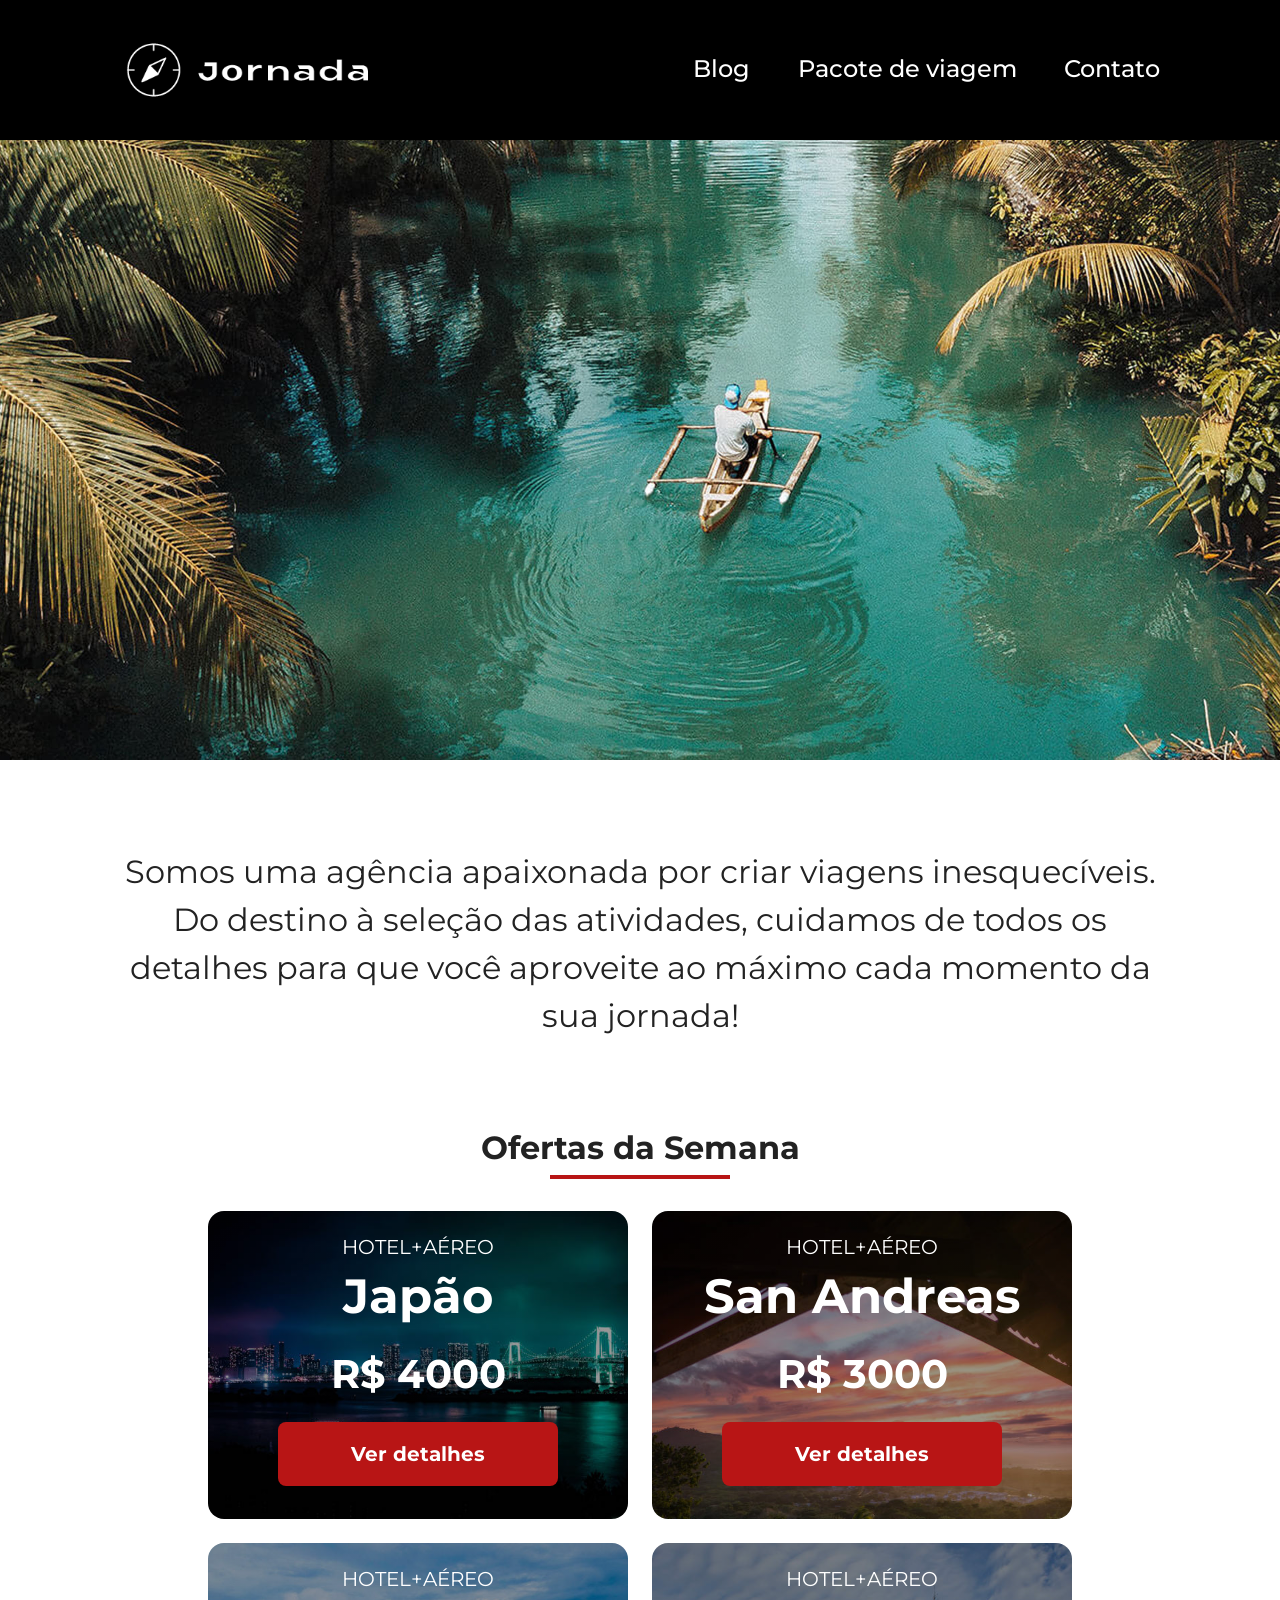
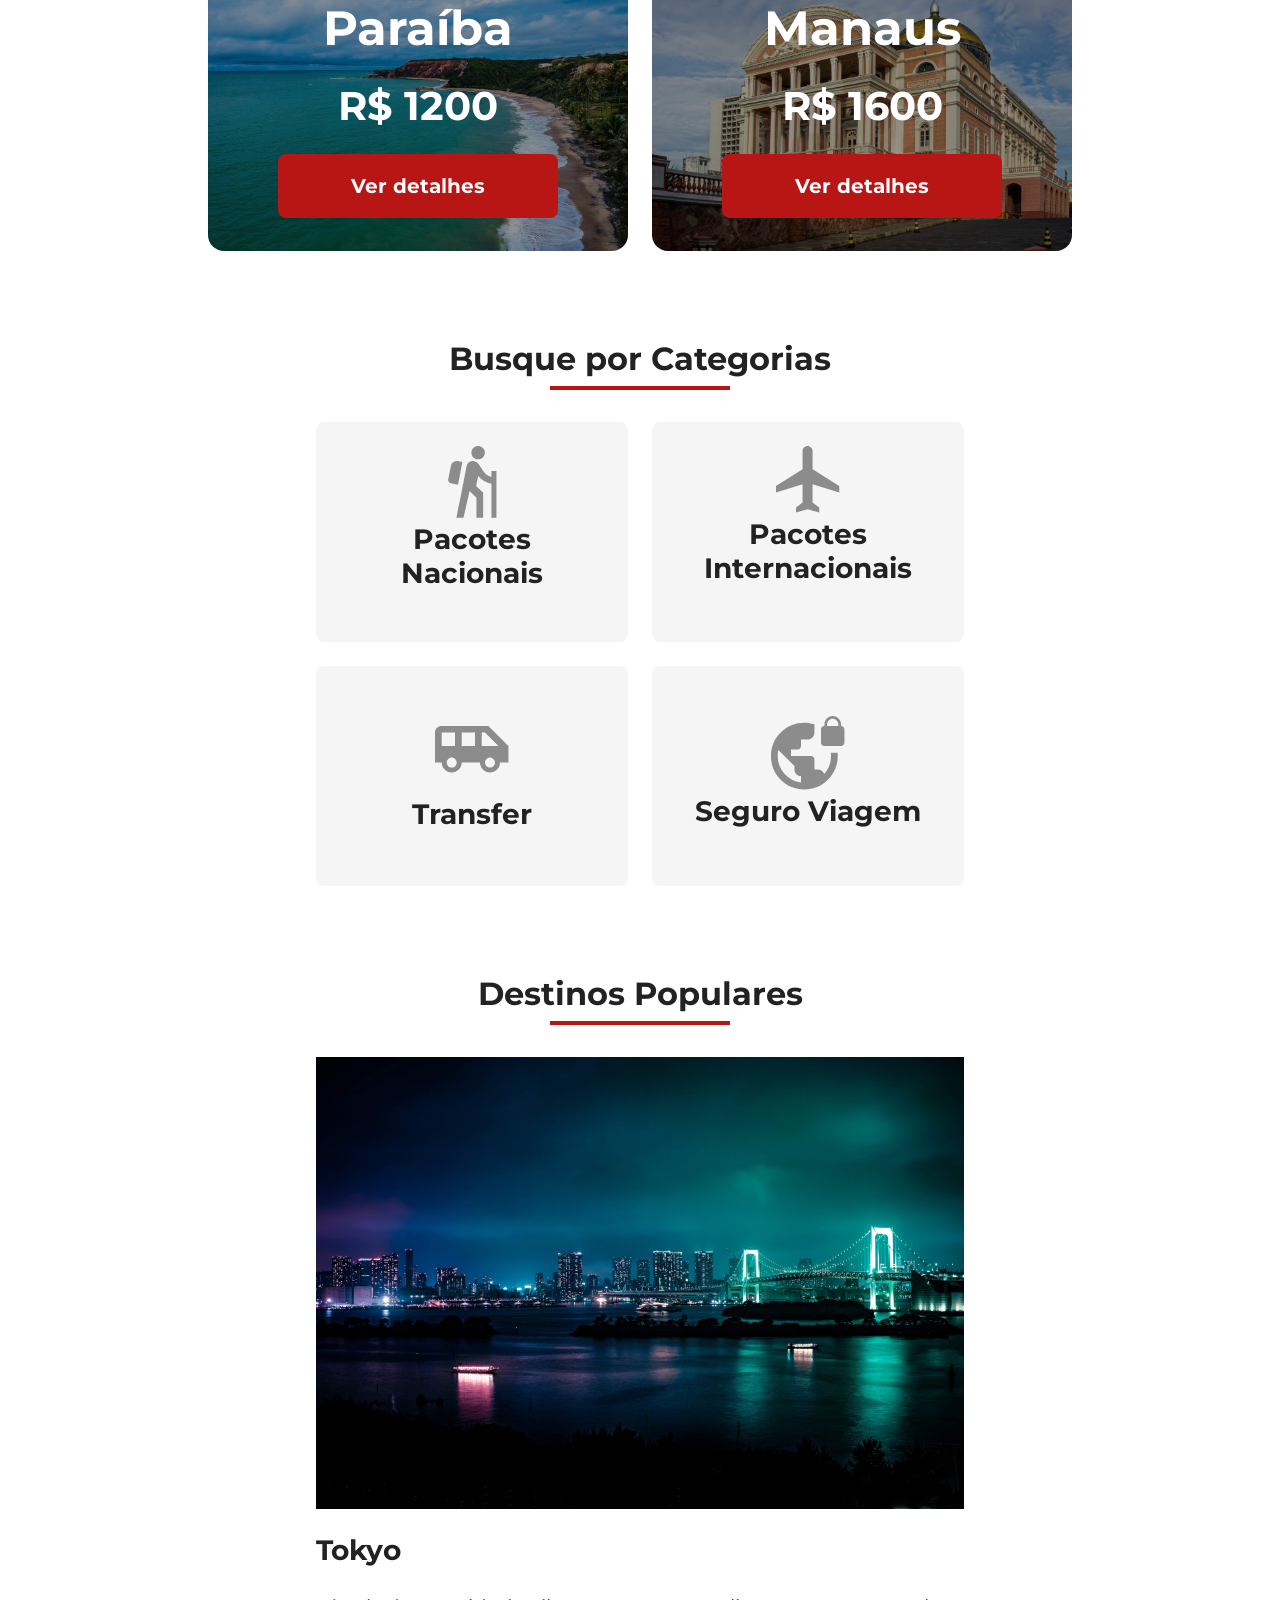
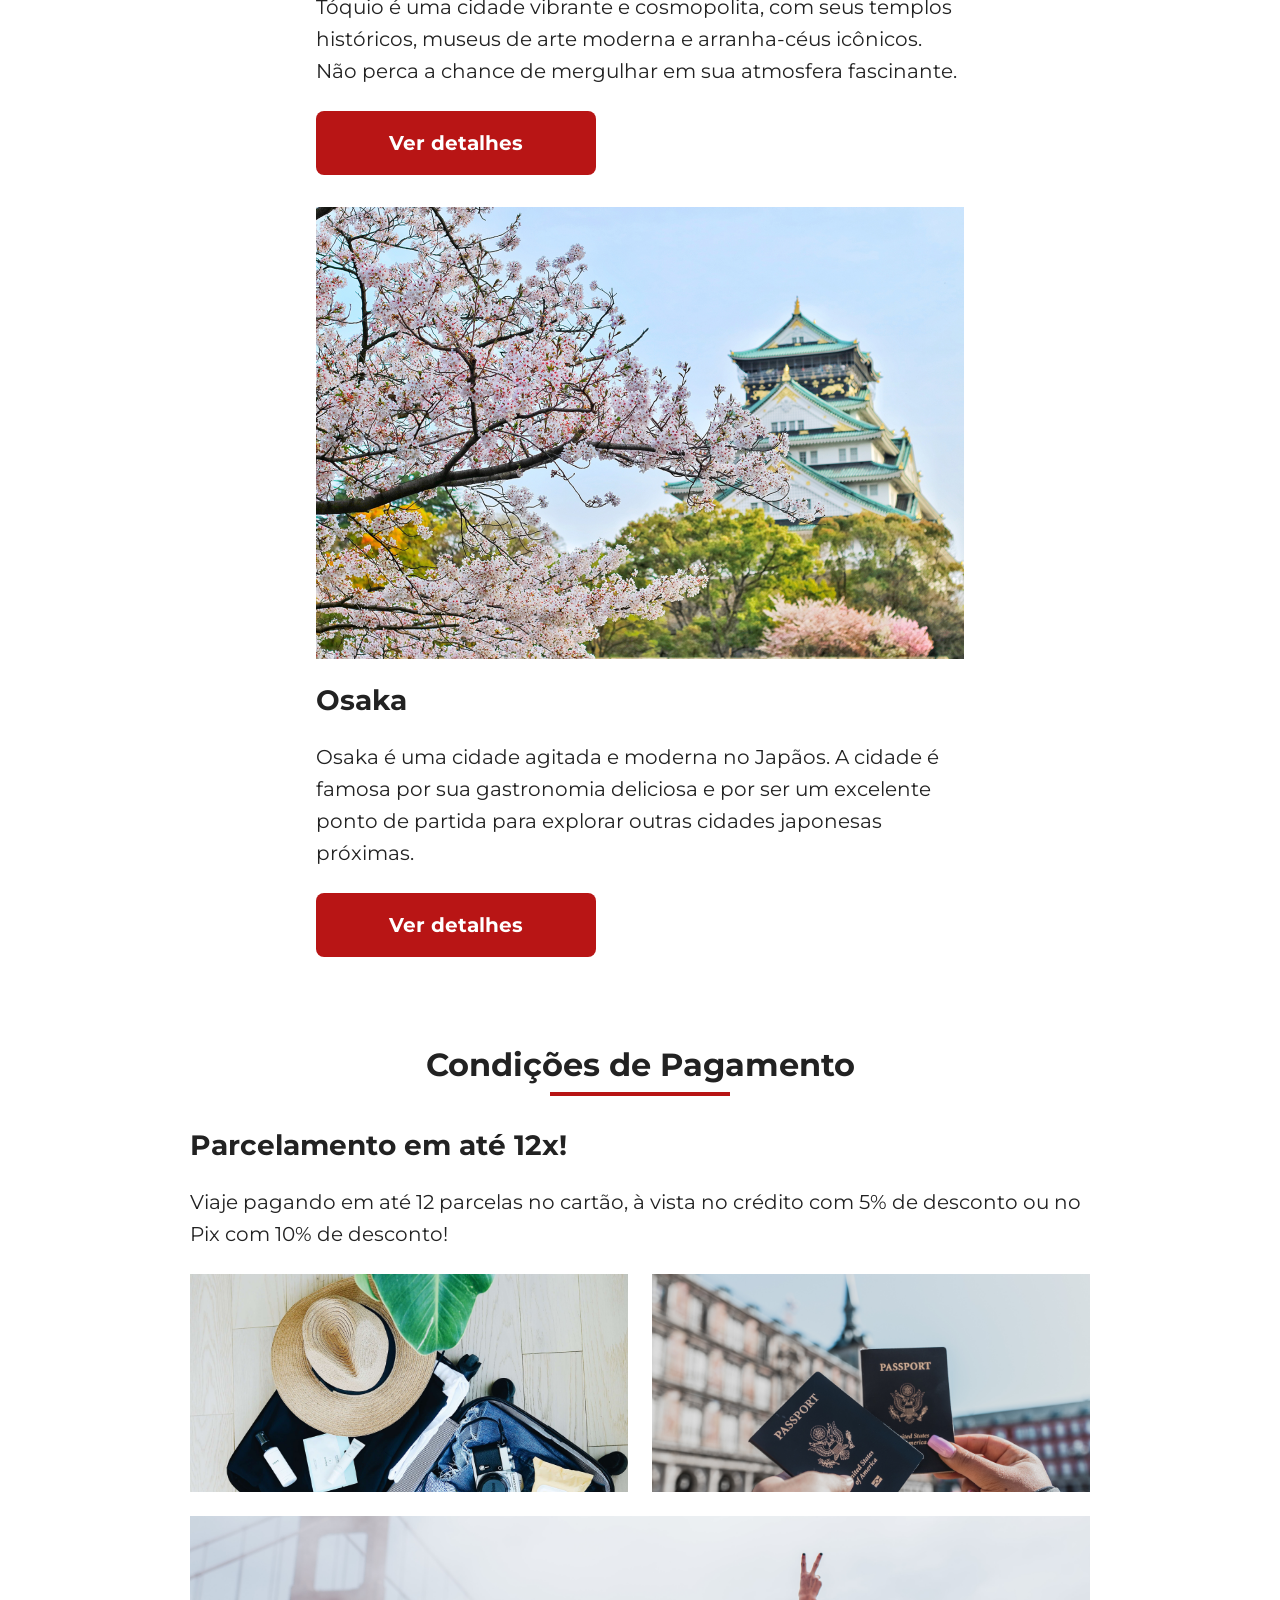
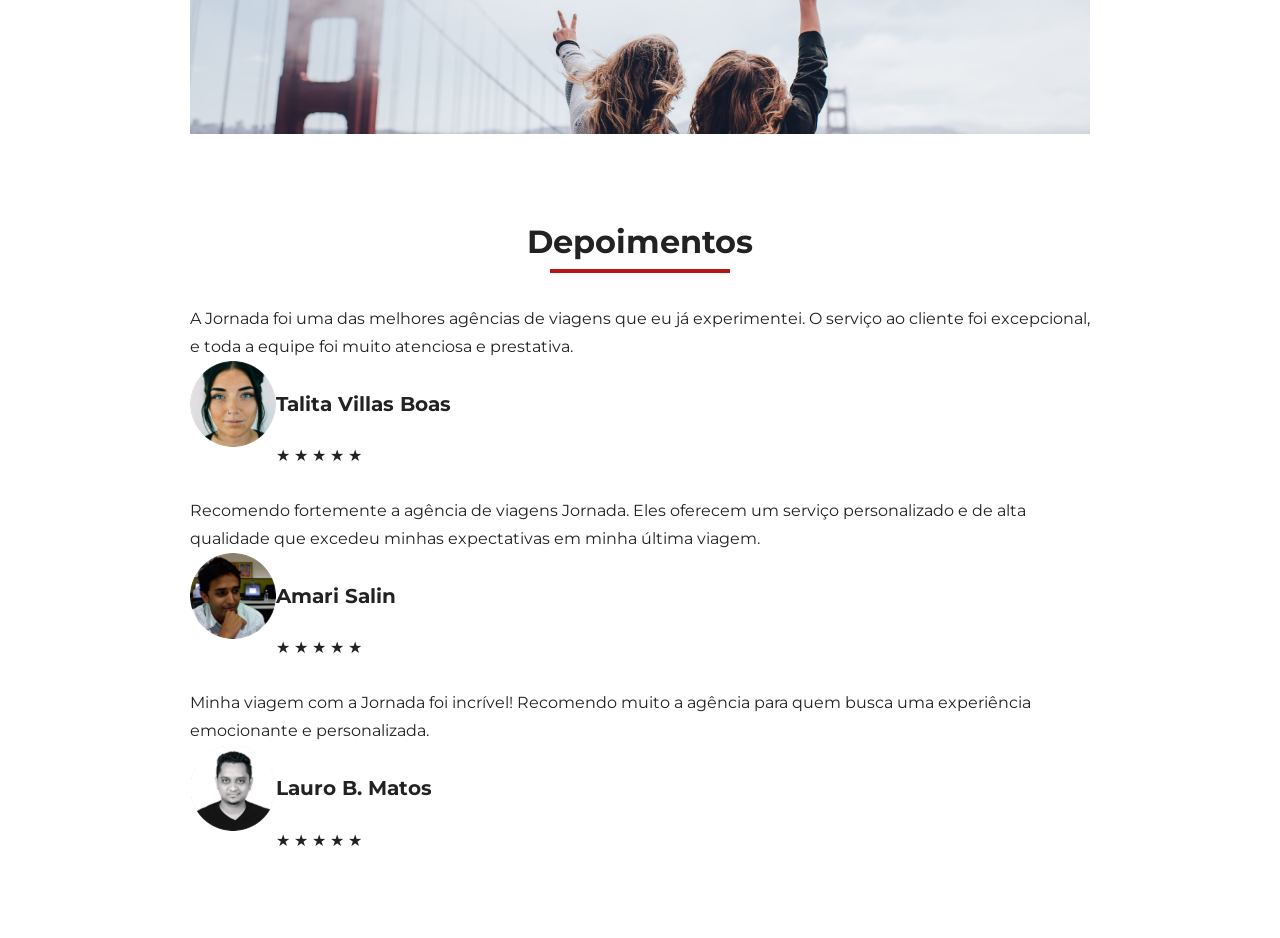
==== index.html @ 4793276c "Adiciona section testimonials.css" ====
<!doctype html>
<html lang="pt-BR">
  <head>
    <meta charset="UTF-8" />
    <meta name="viewport" content="width=device-width, initial-scale=1.0" />
    <link rel="stylesheet" href="./css/style.css" />
    <title>Viagens Jornada</title>
  </head>
  <body>
    <header class="main-header">
      <a class="logo" href="index.html" title="voltar para a página inicial">
        <img
          class="img_mobile"
          src="img/bussola-jornada-branca.svg"
          alt="Bussola do logo Jornada Viagens na cor branca"
        />
        <img
          class="img_desktop"
          src="img/bussola-texto-jornada-branco.svg"
          alt="Logo Jornada Viagens na cor branca"
        />
      </a>
      <div class="navigation_menu">
        <label for="menu">
          <img src="img/menu.svg" alt="menu" />
        </label>
        <input type="checkbox" id="menu" hidden />
        <nav class="lista_esconder">
          <ul class="list_link">
            <li>
              <a href="blog.html" target="_blank" title="Acessar Blog">Blog</a>
            </li>
            <li>
              <a
                href="pacotes.html"
                target="_blank"
                title="Acessar pacotes de viagem"
                >Pacote de viagem</a
              >
            </li>
            <li>
              <a href="contato.html" target="_blank" title="Acessar contato"
                >Contato</a
              >
            </li>
          </ul>
        </nav>
      </div>
    </header>
    <section class="hero">
      <div class="hero-img"></div>
      <h2>
        Somos uma agência apaixonada por criar viagens inesquecíveis. Do destino
        à seleção das atividades, cuidamos de todos os detalhes para que você
        aproveite ao máximo cada momento da sua jornada!
      </h2>
    </section>
    <section class="offers">
      <div class="section-title">
        <h2>Ofertas da Semana</h2>
        <hr />
      </div>
      <div class="offers-cards">
        <article class="card japao">
          <header>
            <p>HOTEL+AÉREO</p>
            <h3>Japão</h3>
            <span>R$ 4000</span>
          </header>
          <footer>
            <a href="#" class="button">Ver detalhes</a>
          </footer>
        </article>
        <article class="card san-andreas">
          <header>
            <p>HOTEL+AÉREO</p>
            <h3>San Andreas</h3>
            <span>R$ 3000</span>
          </header>
          <footer>
            <a href="#" class="button">Ver detalhes</a>
          </footer>
        </article>
        <article class="card paraiba">
          <header>
            <p>HOTEL+AÉREO</p>
            <h3>Paraíba</h3>
            <span>R$ 1200</span>
          </header>
          <footer>
            <a href="#" class="button">Ver detalhes</a>
          </footer>
        </article>
        <article class="card manaus">
          <header>
            <p>HOTEL+AÉREO</p>
            <h3>Manaus</h3>
            <span>R$ 1600</span>
          </header>
          <footer>
            <a href="#" class="button">Ver detalhes</a>
          </footer>
        </article>
      </div>
    </section>
    <section class="category-search">
      <div class="section-title">
        <h2>Busque por Categorias</h2>
        <hr />
      </div>
      <div class="cards-category">
        <a
          href="#"
          class="card"
          target="_blank"
          title="Busque sua viagem através da categoria de pacotes nacionais"
        >
          <img
            src="./img/icone-pacotes-nacionais.svg"
            alt="Ícone da imagem de uma pessoa caminhando"
          />
          <h3 class="content-title">Pacotes Nacionais</h3>
        </a>
        <a href="#" class="card">
          <img
            src="./img/icone-pacotes-interacionais.svg"
            alt="Ícone de um avião"
            target="_blank"
            title="Busque sua viagem através da categoria de pacotes Internacionas"
          />
          <h3 class="content-title">Pacotes Internacionais</h3>
        </a>
        <a href="#" class="card single-line transfer">
          <img
            src="./img/icone-transfer.svg"
            alt="Ícone de um veículo de transporte de porte médio"
            target="_blank"
            title="Busque um transfer para a sua viagem"
          />
          <h3 class="content-title">Transfer</h3>
        </a>
        <a href="#" class="card single-line">
          <img
            src="./img/icone-seguro-viagem.svg"
            alt="Ícone de um mundo com cadeado"
            target="_blank"
            title="Busque um seguro para a sua viagem"
          />
          <h3 class="content-title">Seguro Viagem</h3>
        </a>
      </div>
    </section>
    <section class="destinations">
      <div class="section-title">
        <h2>Destinos Populares</h2>
        <hr />
      </div>
      <div class="destinations-items">
        <article class="item">
          <header>
            <div class="img-item Tokyo">
              <img
                src="./img/Tokyo_Mobile.png"
                alt="Imagem da cidade de tokyo a noite"
              />
            </div>
            <h4 class="content-title">Tokyo</h4>
          </header>
          <p class="content-text">
            Tóquio é uma cidade vibrante e cosmopolita, com seus templos
            históricos, museus de arte moderna e arranha-céus icônicos. Não
            perca a chance de mergulhar em sua atmosfera fascinante.
          </p>
          <footer>
            <a
              href="#"
              class="button"
              target="blank"
              title="Veja mais detalhes do destino Tokyo"
              >Ver detalhes</a
            >
          </footer>
        </article>
        <article class="item">
          <header>
            <div class="img-item Osaka">
              <img
                src="./img/Osaka_Mobile.png"
                alt="Imagem de uma árvore cerejera"
              />
            </div>
            <h4 class="content-title">Osaka</h4>
          </header>
          <p class="content-text">
            Osaka é uma cidade agitada e moderna no Japãos. A cidade é famosa
            por sua gastronomia deliciosa e por ser um excelente ponto de
            partida para explorar outras cidades japonesas próximas.
          </p>
          <footer>
            <a
              href="#"
              class="button"
              target="blank"
              title="Veja mais detalhes do destino Osaka"
              >Ver detalhes</a
            >
          </footer>
        </article>
      </div>
    </section>
    <section class="payments">
      <div class="section-title">
        <h2>Condições de Pagamento</h2>
        <hr />
      </div>
      <div class="group_payments">
        <div class="text-content">
          <h3 class="content-title">Parcelamento em até 12x!</h3>
          <p class="content-text">
            Viaje pagando em até 12 parcelas no cartão, à vista no crédito com
            5% de desconto ou no Pix com 10% de desconto!
          </p>
        </div>
        <div class="image-gallery">
          <div class="image first"></div>
          <div class="image second"></div>
          <div class="image thirdy"></div>
        </div>
      </div>
    </section>
    <section class="testimonial">
      <div class="section-title">
        <h2>Depoimentos</h2>
        <hr />
      </div>
      <div class="testimonial-container">
        <article>
          <header>
            <p>
              A Jornada foi uma das melhores agências de viagens que eu já
              experimentei. O serviço ao cliente foi excepcional, e toda a
              equipe foi muito atenciosa e prestativa.
            </p>
          </header>
          <footer>
            <img
              src="img/Avatar_Talita.png"
              alt="Imagem de comentarios de Talita Vilas Boas"
            />
            <div class="profile-content">
              <h4>Talita Villas Boas</h4>
              <div class="rating">
                <span class="star">★</span>
                <span class="star">★</span>
                <span class="star">★</span>
                <span class="star">★</span>
                <span class="star">★</span>
              </div>
            </div>
          </footer>
        </article>
        <article>
          <header>
            <p>
              Recomendo fortemente a agência de viagens Jornada. Eles oferecem
              um serviço personalizado e de alta qualidade que excedeu minhas
              expectativas em minha última viagem.
            </p>
          </header>
          <footer>
            <img
              src="img/Avatar_Amari.png"
              alt="Imagem de comentarios de Amari Salin"
            />
            <div class="profile-content">
              <h4>Amari Salin</h4>
              <div class="rating">
                <span class="star">★</span>
                <span class="star">★</span>
                <span class="star">★</span>
                <span class="star">★</span>
                <span class="star">★</span>
              </div>
            </div>
          </footer>
        </article>
        <article>
          <header>
            <p>
              Minha viagem com a Jornada foi incrível! Recomendo muito a agência
              para quem busca uma experiência emocionante e personalizada.
            </p>
          </header>
          <footer>
            <img
              src="img/Avatar_Mauro.png"
              alt="Imagem de comentarios de Lauro B. Matos"
            />
            <div class="profile-content">
              <h4>Lauro B. Matos</h4>
              <div class="rating">
                <span class="star">★</span>
                <span class="star">★</span>
                <span class="star">★</span>
                <span class="star">★</span>
                <span class="star">★</span>
              </div>
            </div>
          </footer>
        </article>
      </div>
    </section>
  </body>
</html>
---- css/style.css ----
@import url(global.css);
@import url(header.css);
@import url(hero.css);
@import url(offers.css);
@import url(category-search.css);
@import url(destinations.css);
@import url(payments.css);
@import url(testimonials.css);
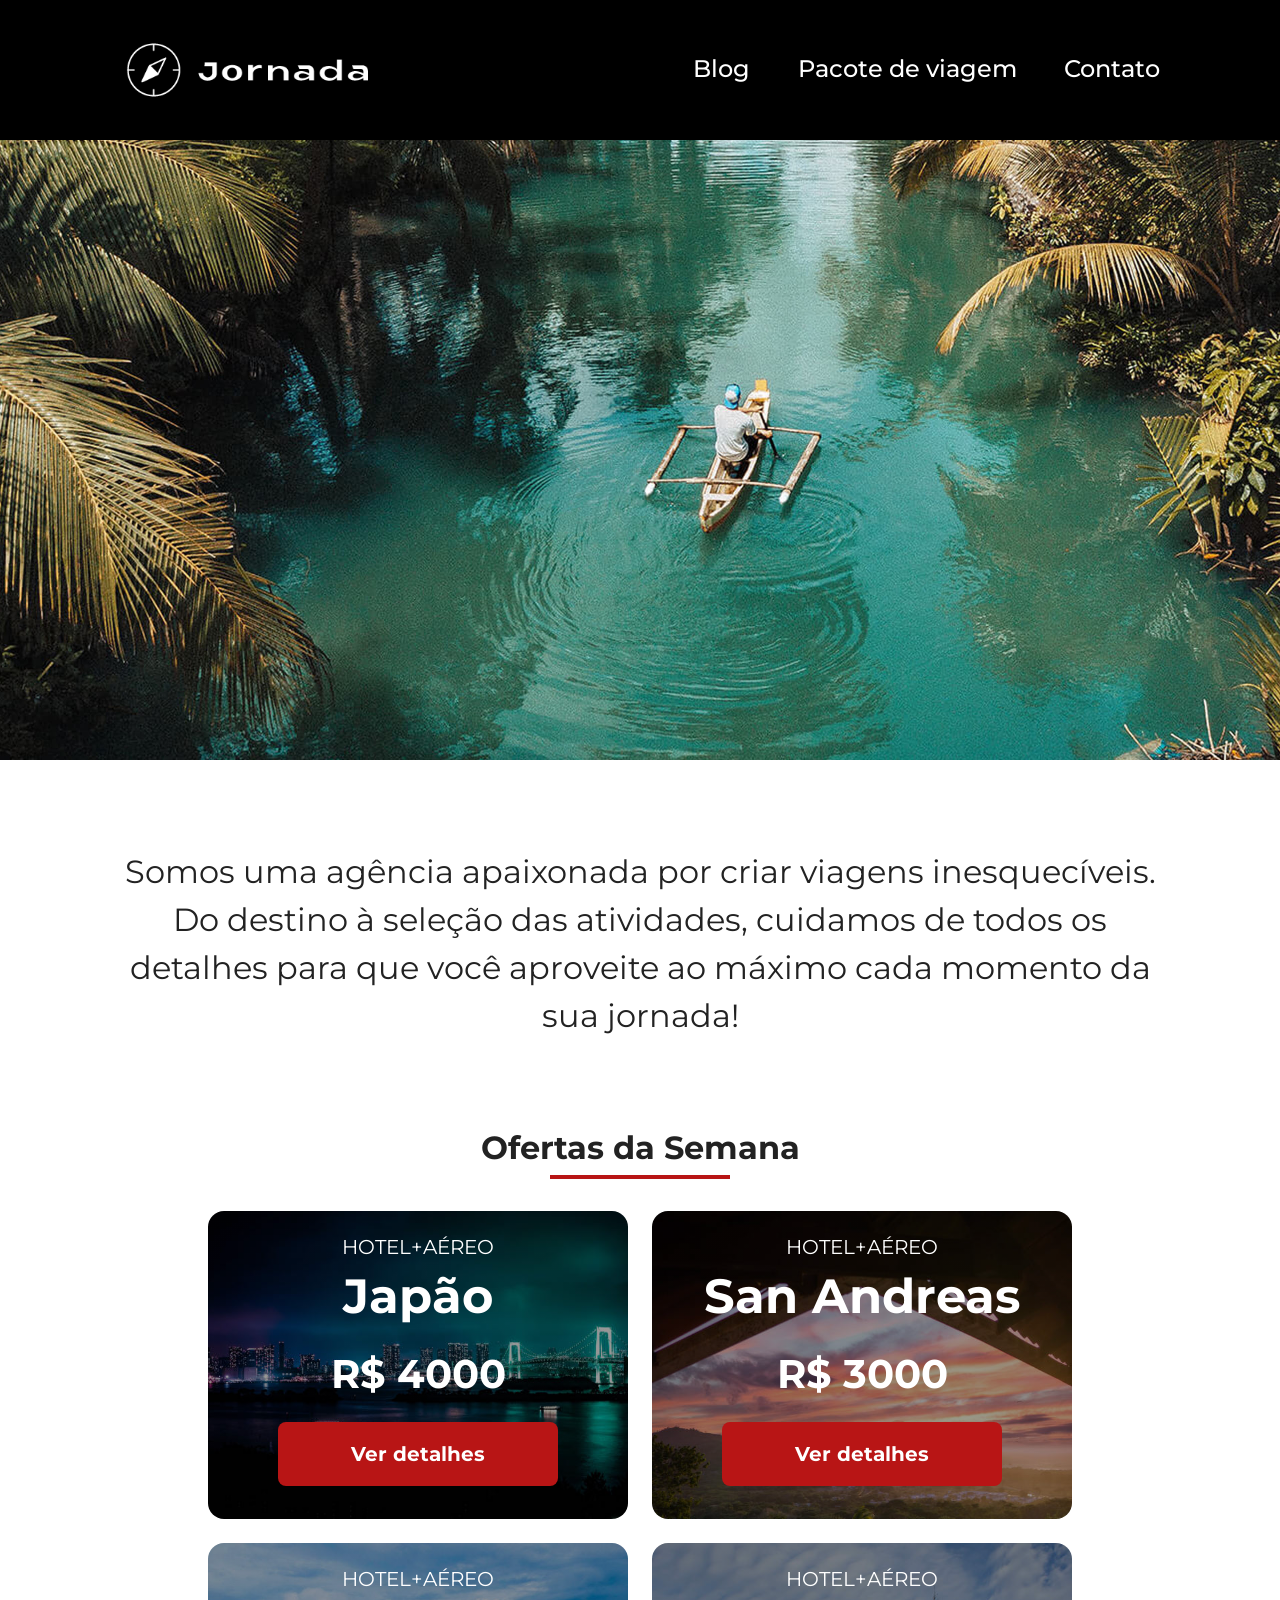
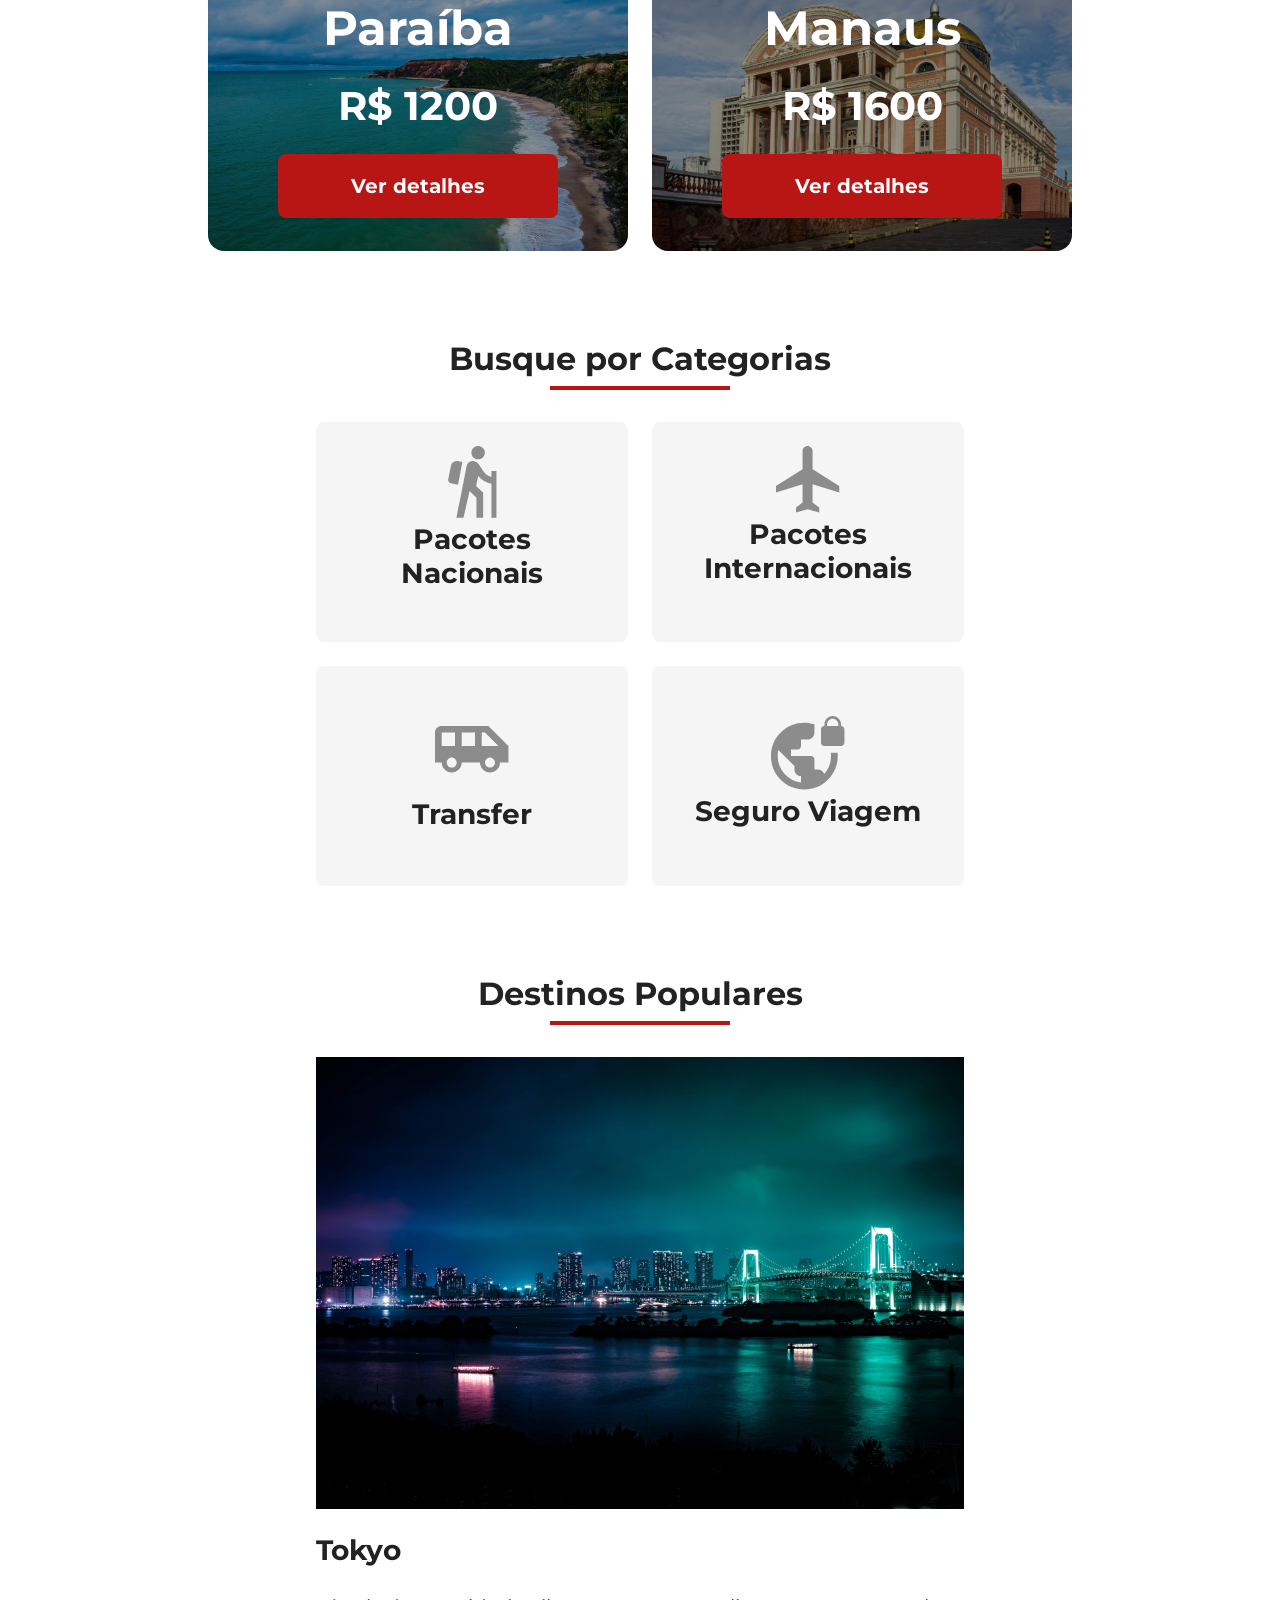
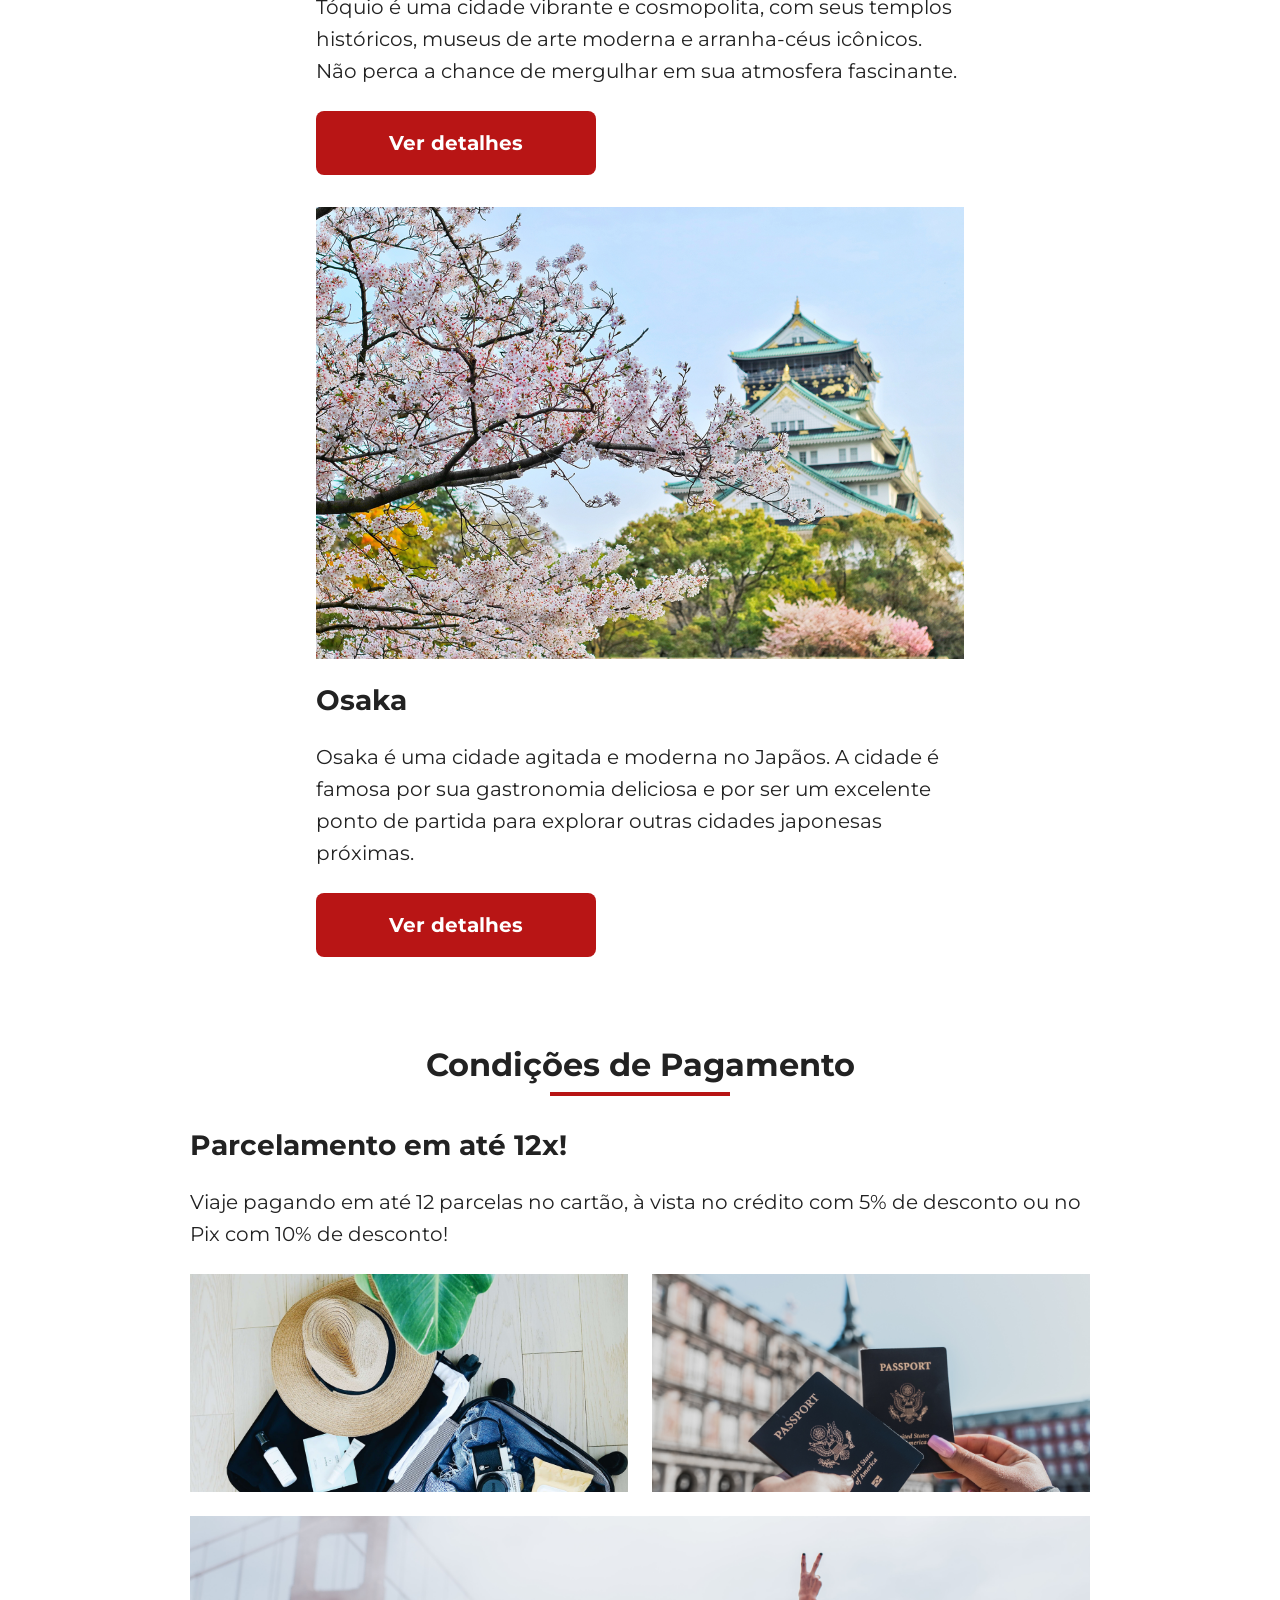
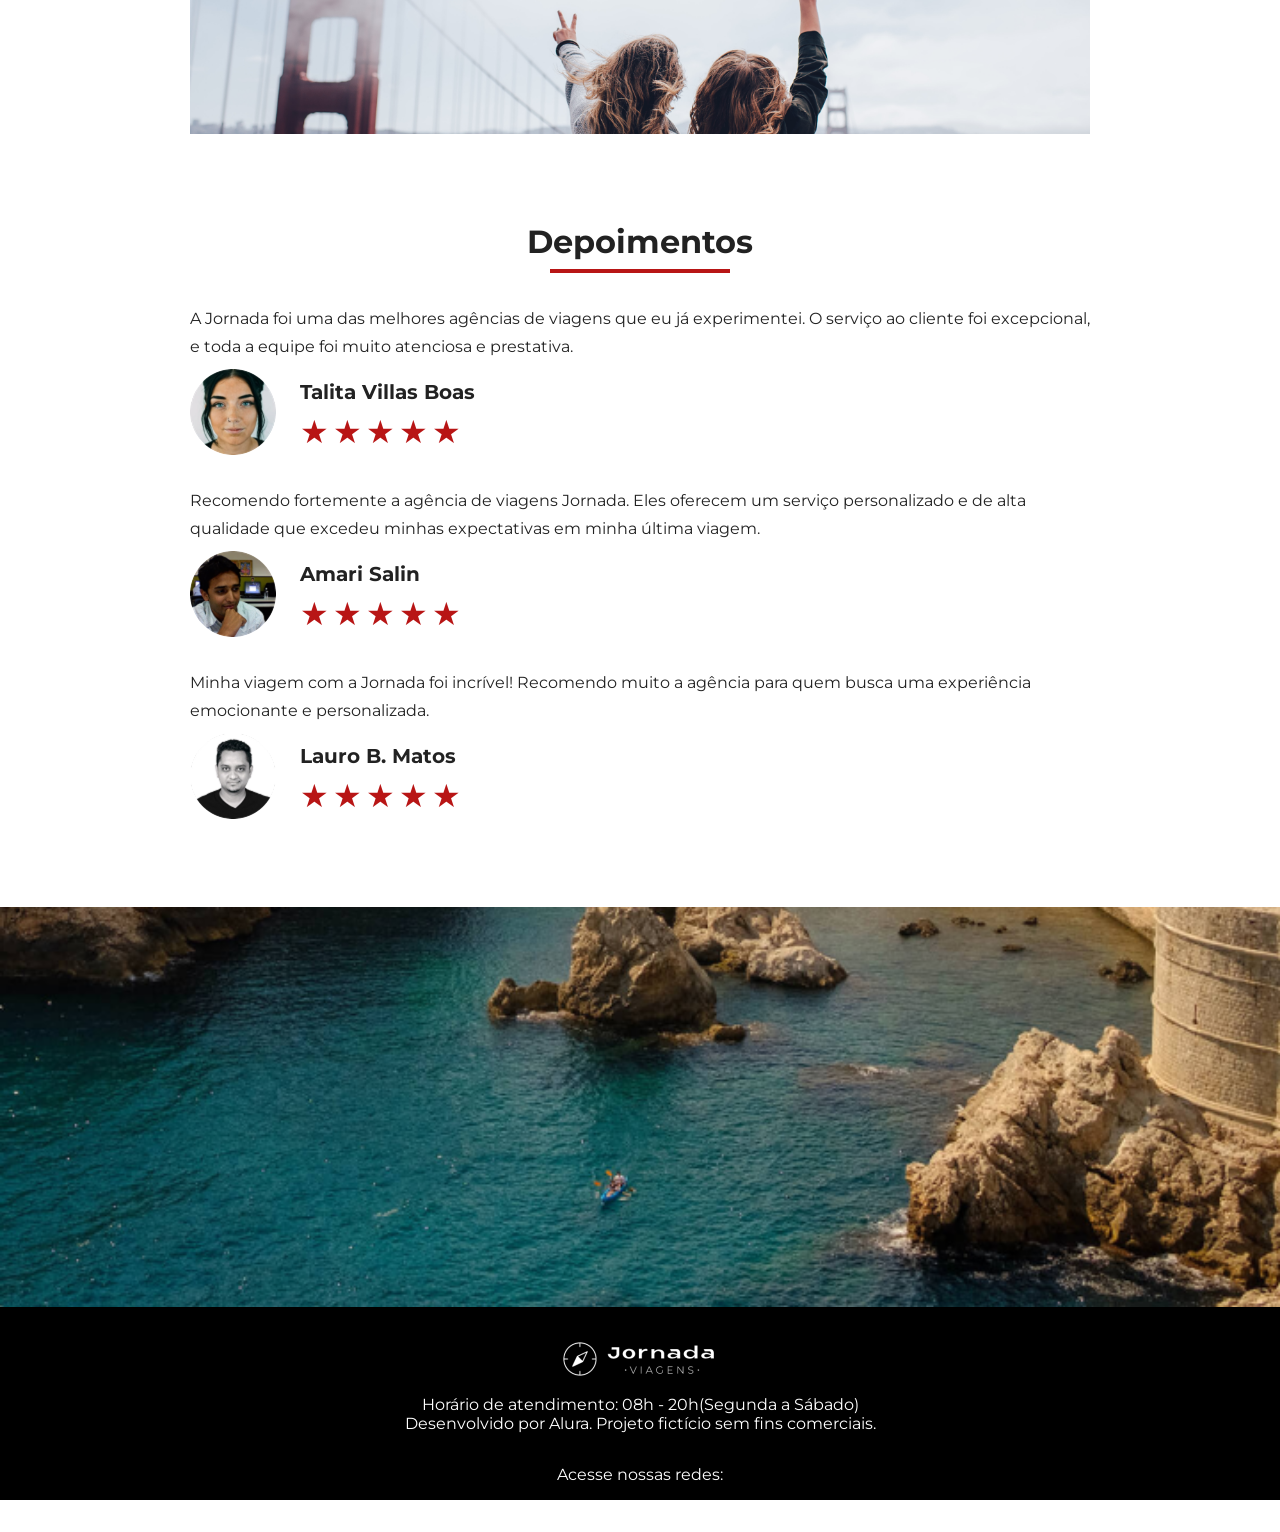
==== commit 1a585cd0: "Adiciona sessão footer na página principal" ====
--- a/index.html
+++ b/index.html
@@ -310,5 +310,18 @@
         </article>
       </div>
     </section>
+    <footer class="main_footer">
+      <div class="img_footer"></div>
+      <div class="footer_content">
+        <img src="./img/Logo_footer_main.png" alt="" />
+        <ul>
+          <li>Horário de atendimento: 08h - 20h(Segunda a Sábado)</li>
+          <li>Desenvolvido por Alura. Projeto fictício sem fins comerciais.</li>
+        </ul>
+        <h3>Acesse nossas redes:</h3>
+      </div>
+
+      <div class="footer_content_social_media"></div>
+    </footer>
   </body>
 </html>
--- a/css/style.css
+++ b/css/style.css
@@ -5,4 +5,5 @@
 @import url(category-search.css);
 @import url(destinations.css);
 @import url(payments.css);
-@import url(testimonials.css);+@import url(testimonials.css);
+@import url(main_footer.css);
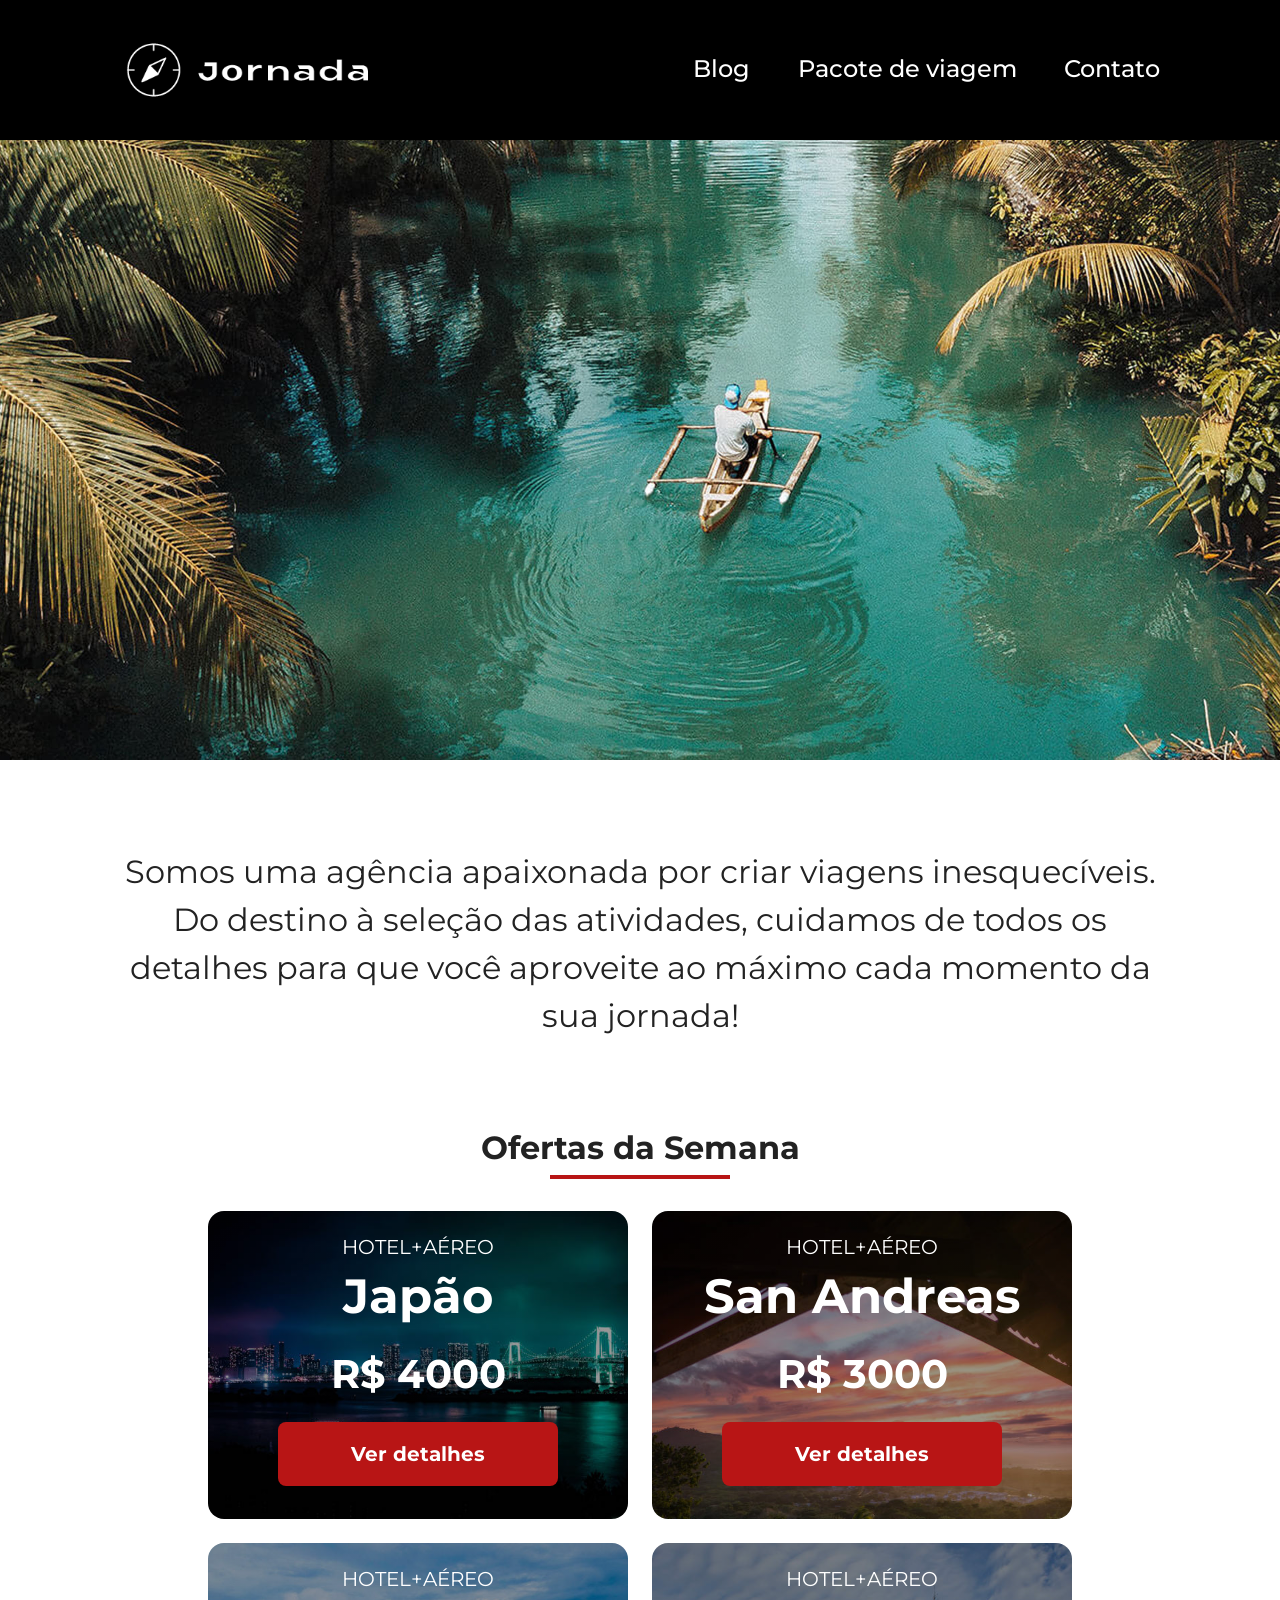
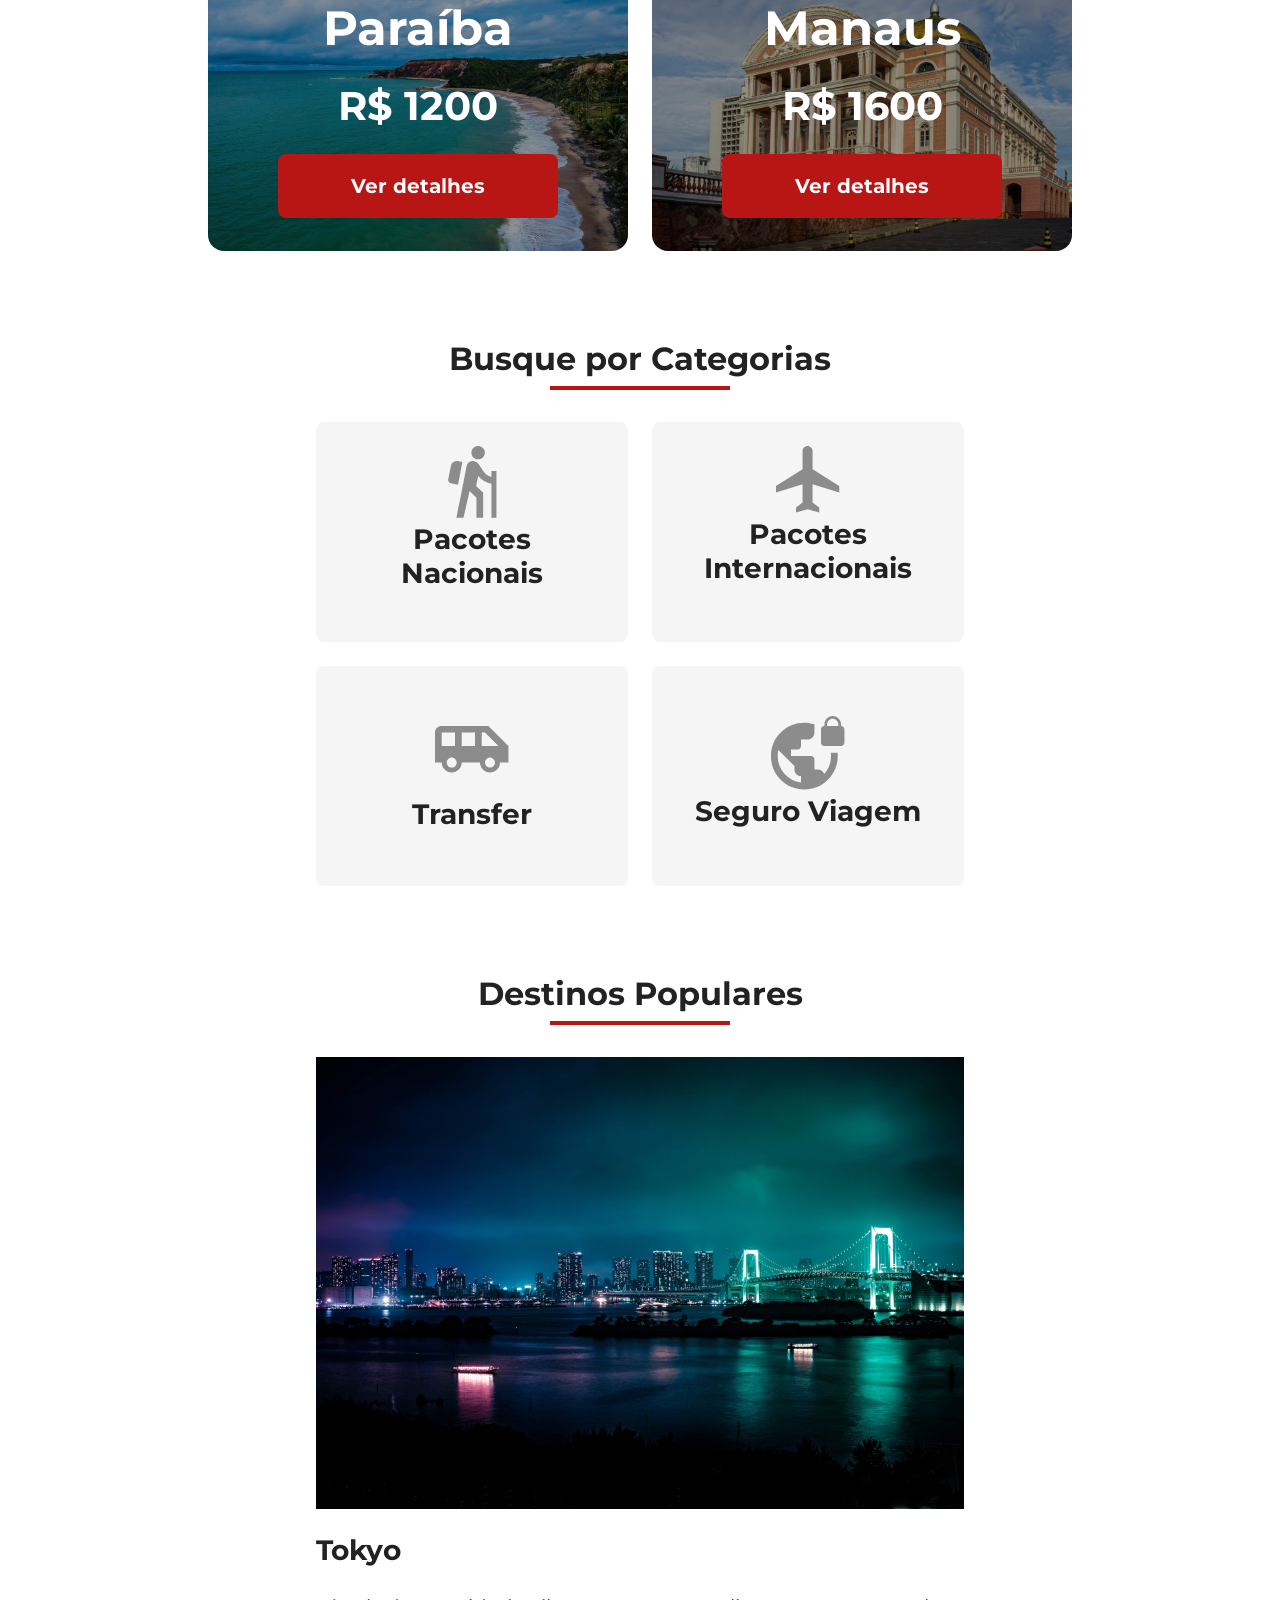
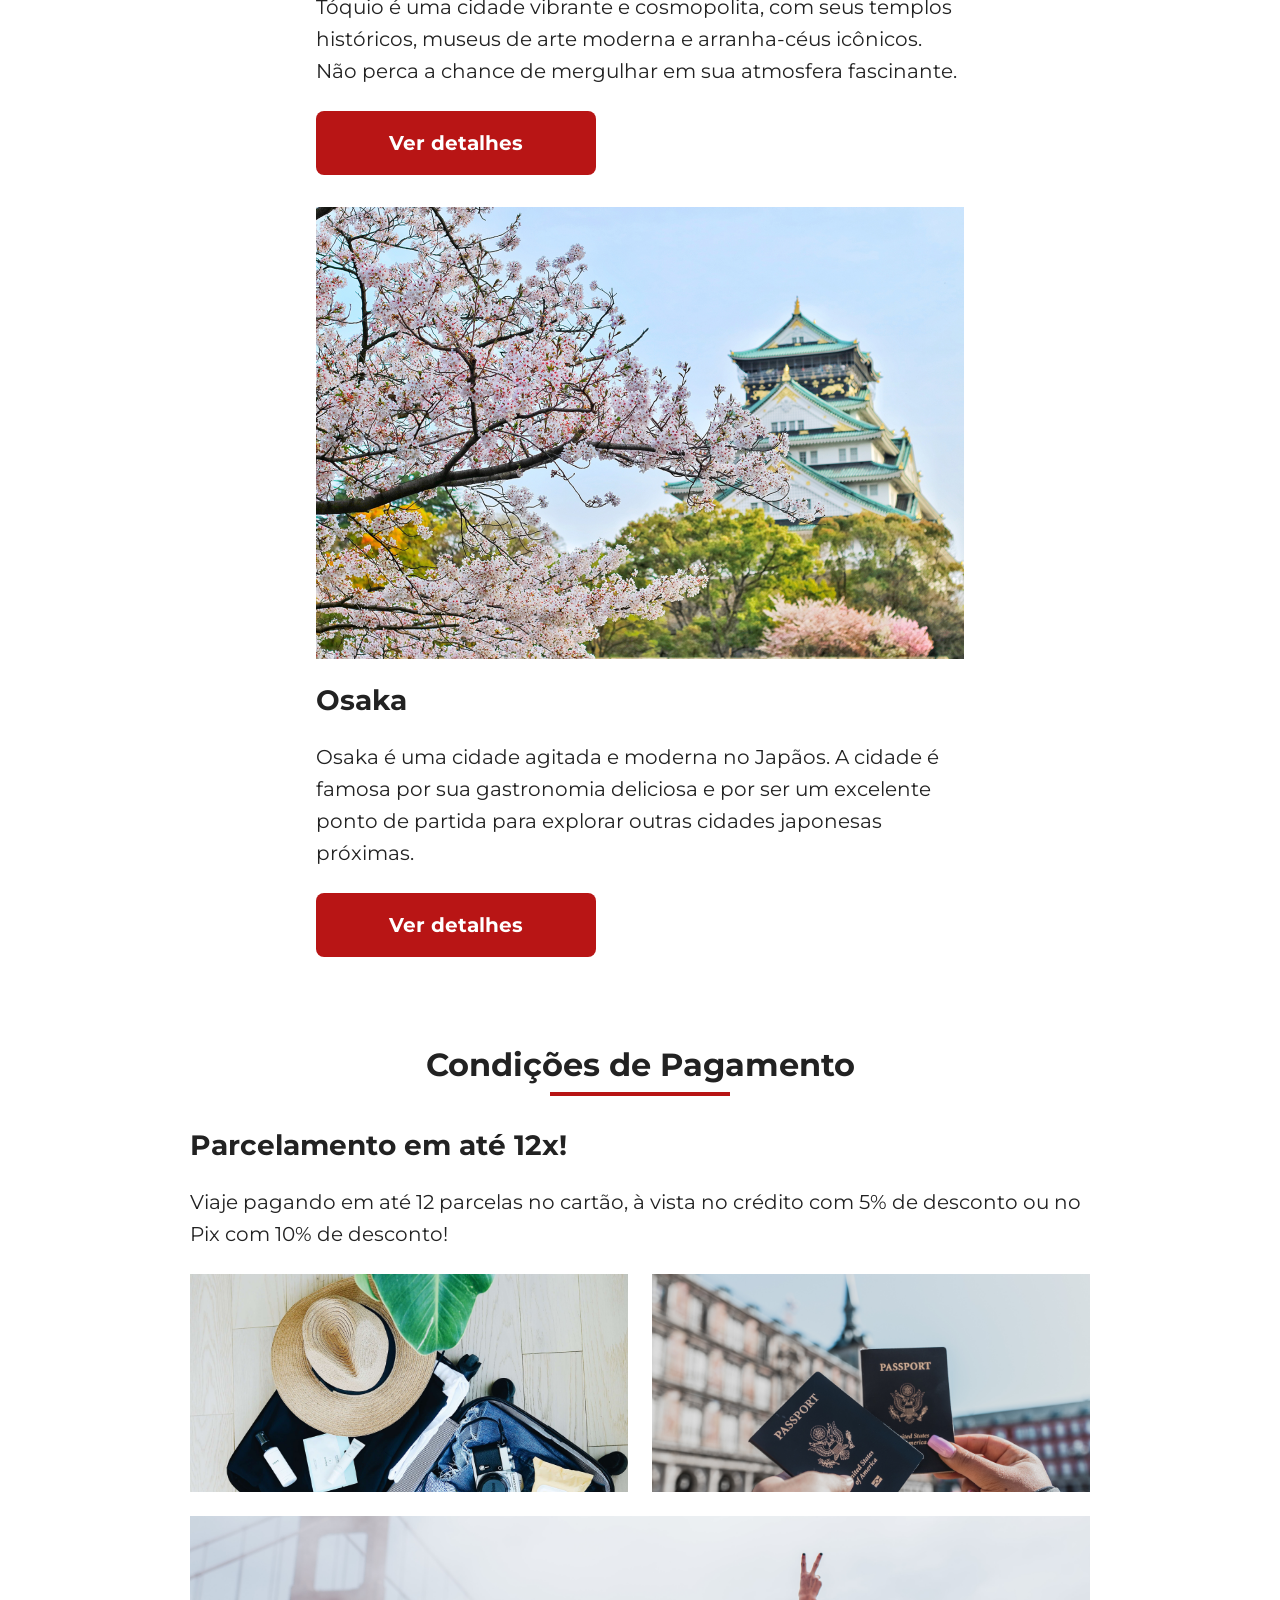
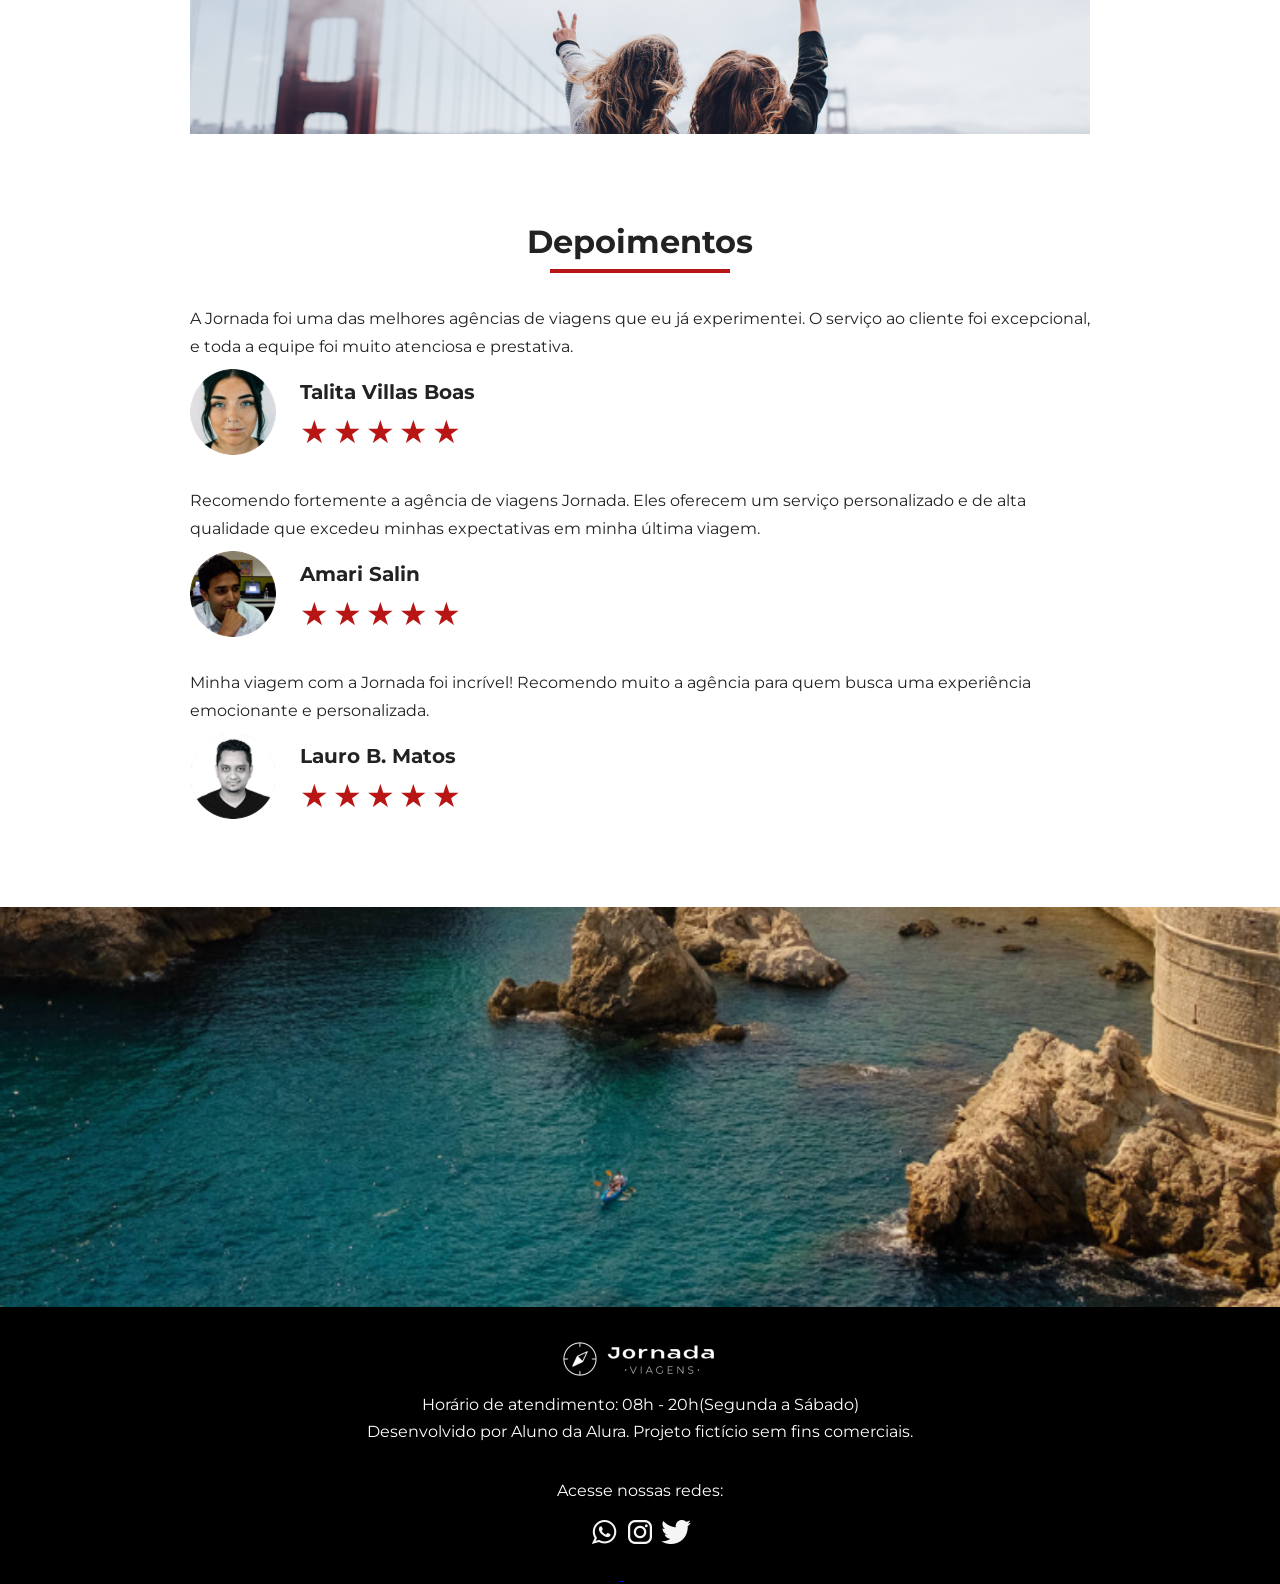
==== commit a63eae4b: "Finaliza sessão do main footer para mobile" ====
--- a/index.html
+++ b/index.html
@@ -316,12 +316,26 @@
         <img src="./img/Logo_footer_main.png" alt="" />
         <ul>
           <li>Horário de atendimento: 08h - 20h(Segunda a Sábado)</li>
-          <li>Desenvolvido por Alura. Projeto fictício sem fins comerciais.</li>
+          <li>Desenvolvido por Aluno da Alura. Projeto fictício sem fins comerciais.</li>
         </ul>
         <h3>Acesse nossas redes:</h3>
-      </div>
-
-      <div class="footer_content_social_media"></div>
+        <div class="social_media_img">
+          <a href="#" target="_blank" title="Acesse o nosso whatsapp">
+            <img
+              src="/img/icone_whatsapp.png"
+              alt="ícone da página do whatsapp"
+            />
+          </a>
+          <a href="#" target="_blank" title="Acesse o nosso Instagram">
+            <img
+              src="/img/icone_instragram.png"
+              alt="ícone da página do Instagram"
+          /></a>
+          <a href="#" target="_blank" title="Acesse o nosso Twitter">
+            <img src="/img/icone_twiter.png" alt="ícone da página do Twitter"
+          /></a>
+        </div>
+      </div>
     </footer>
   </body>
 </html>
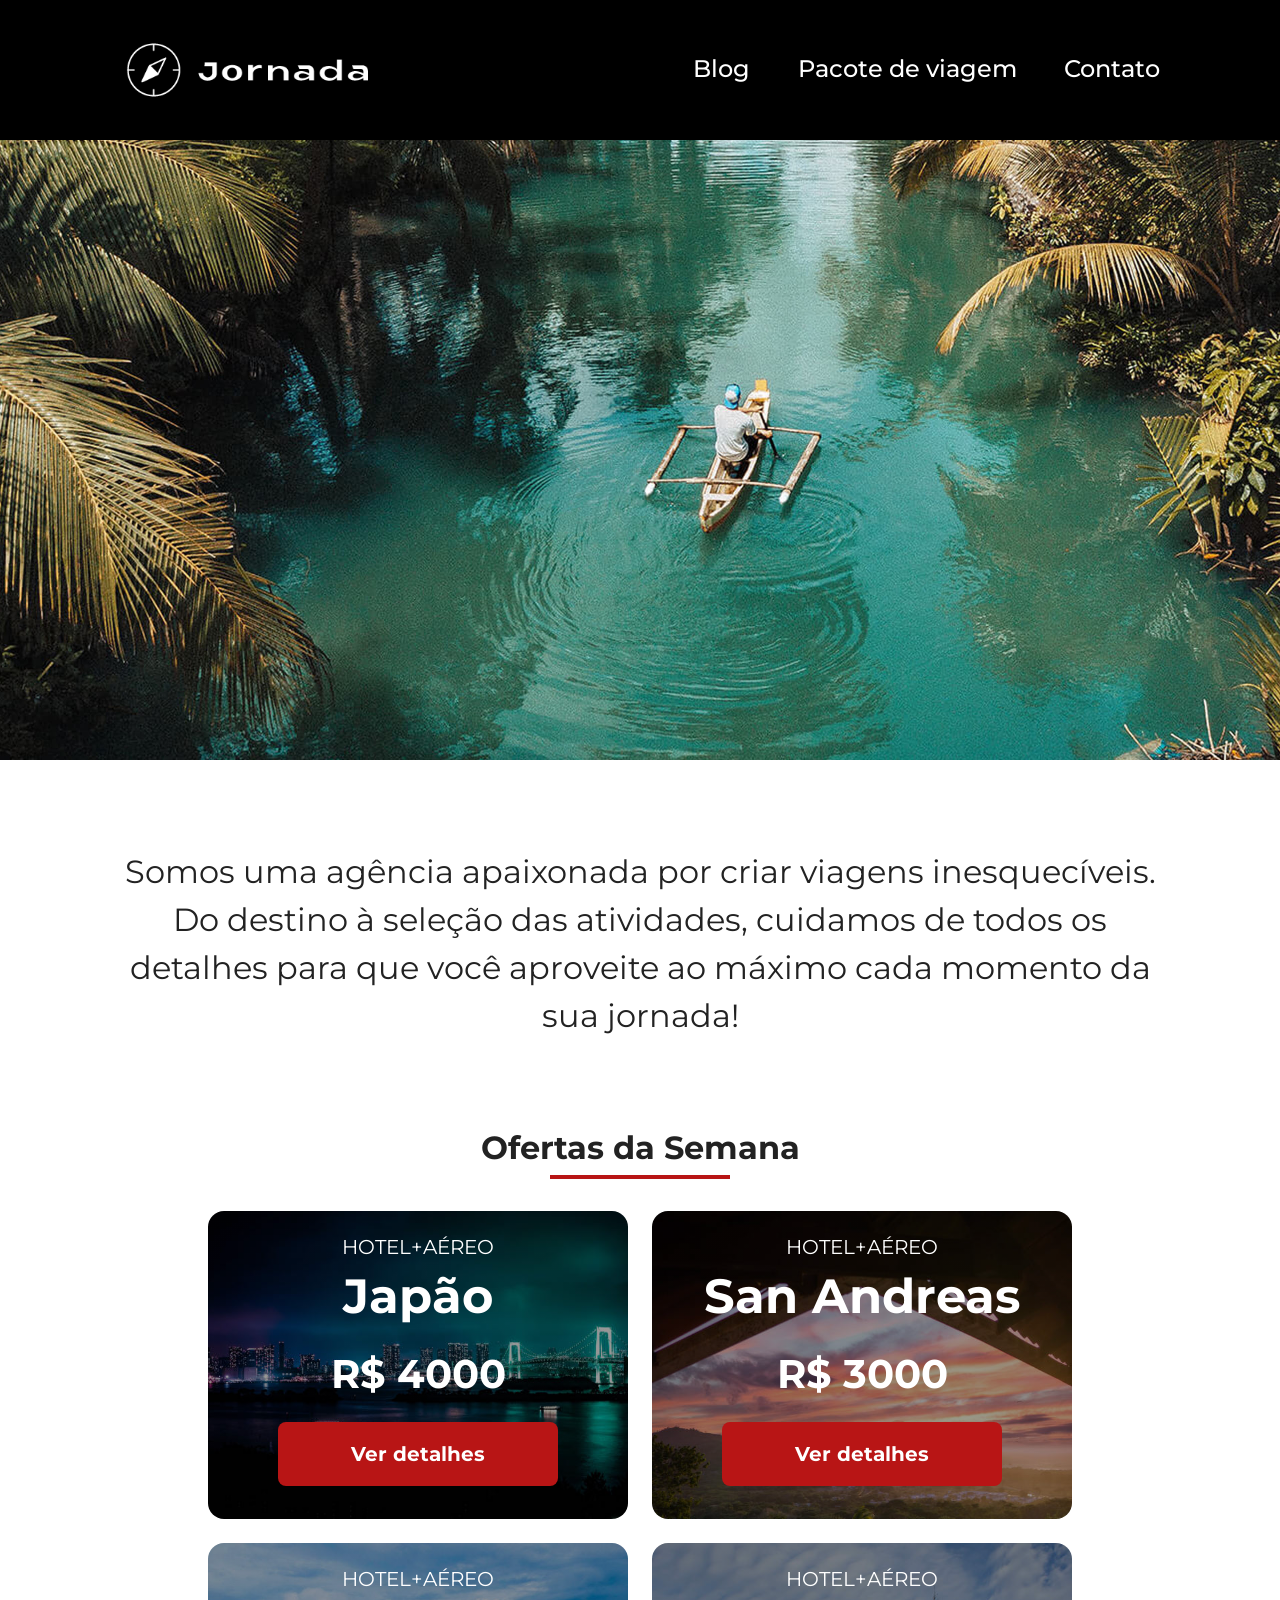
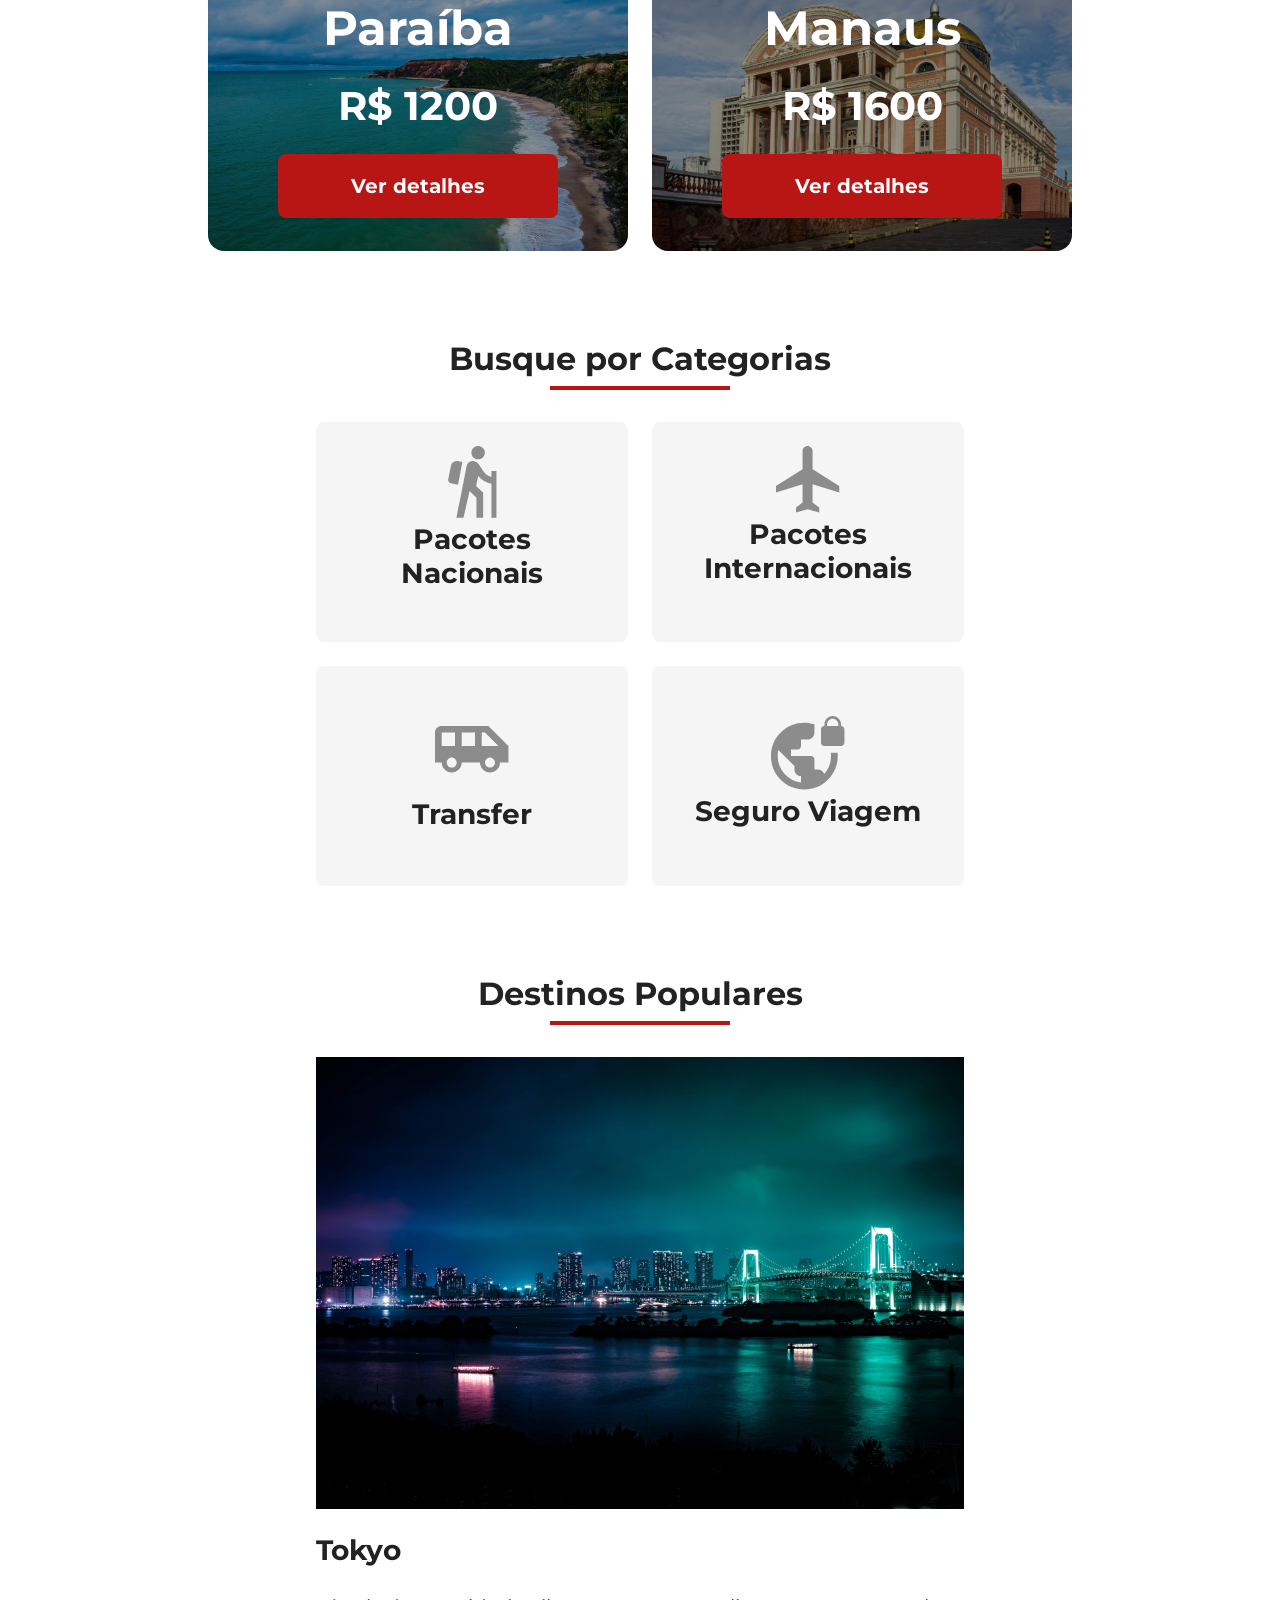
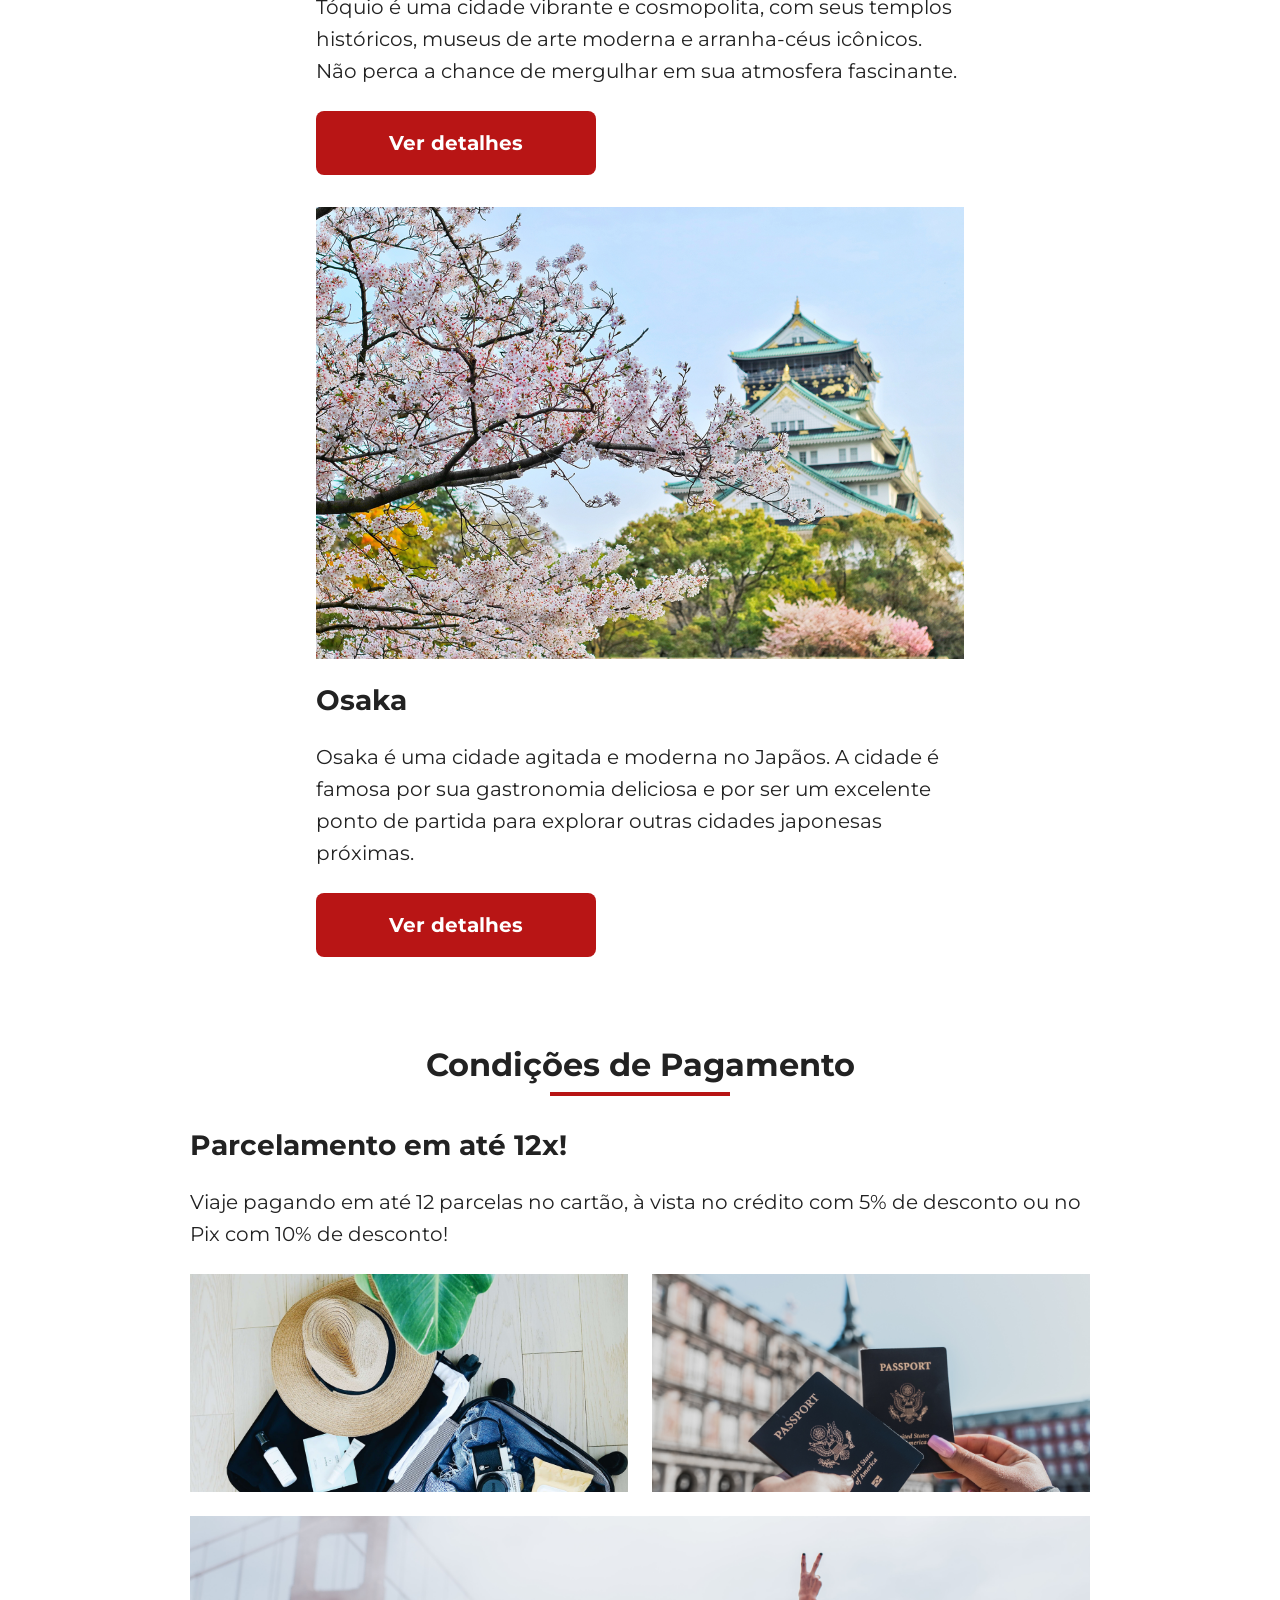
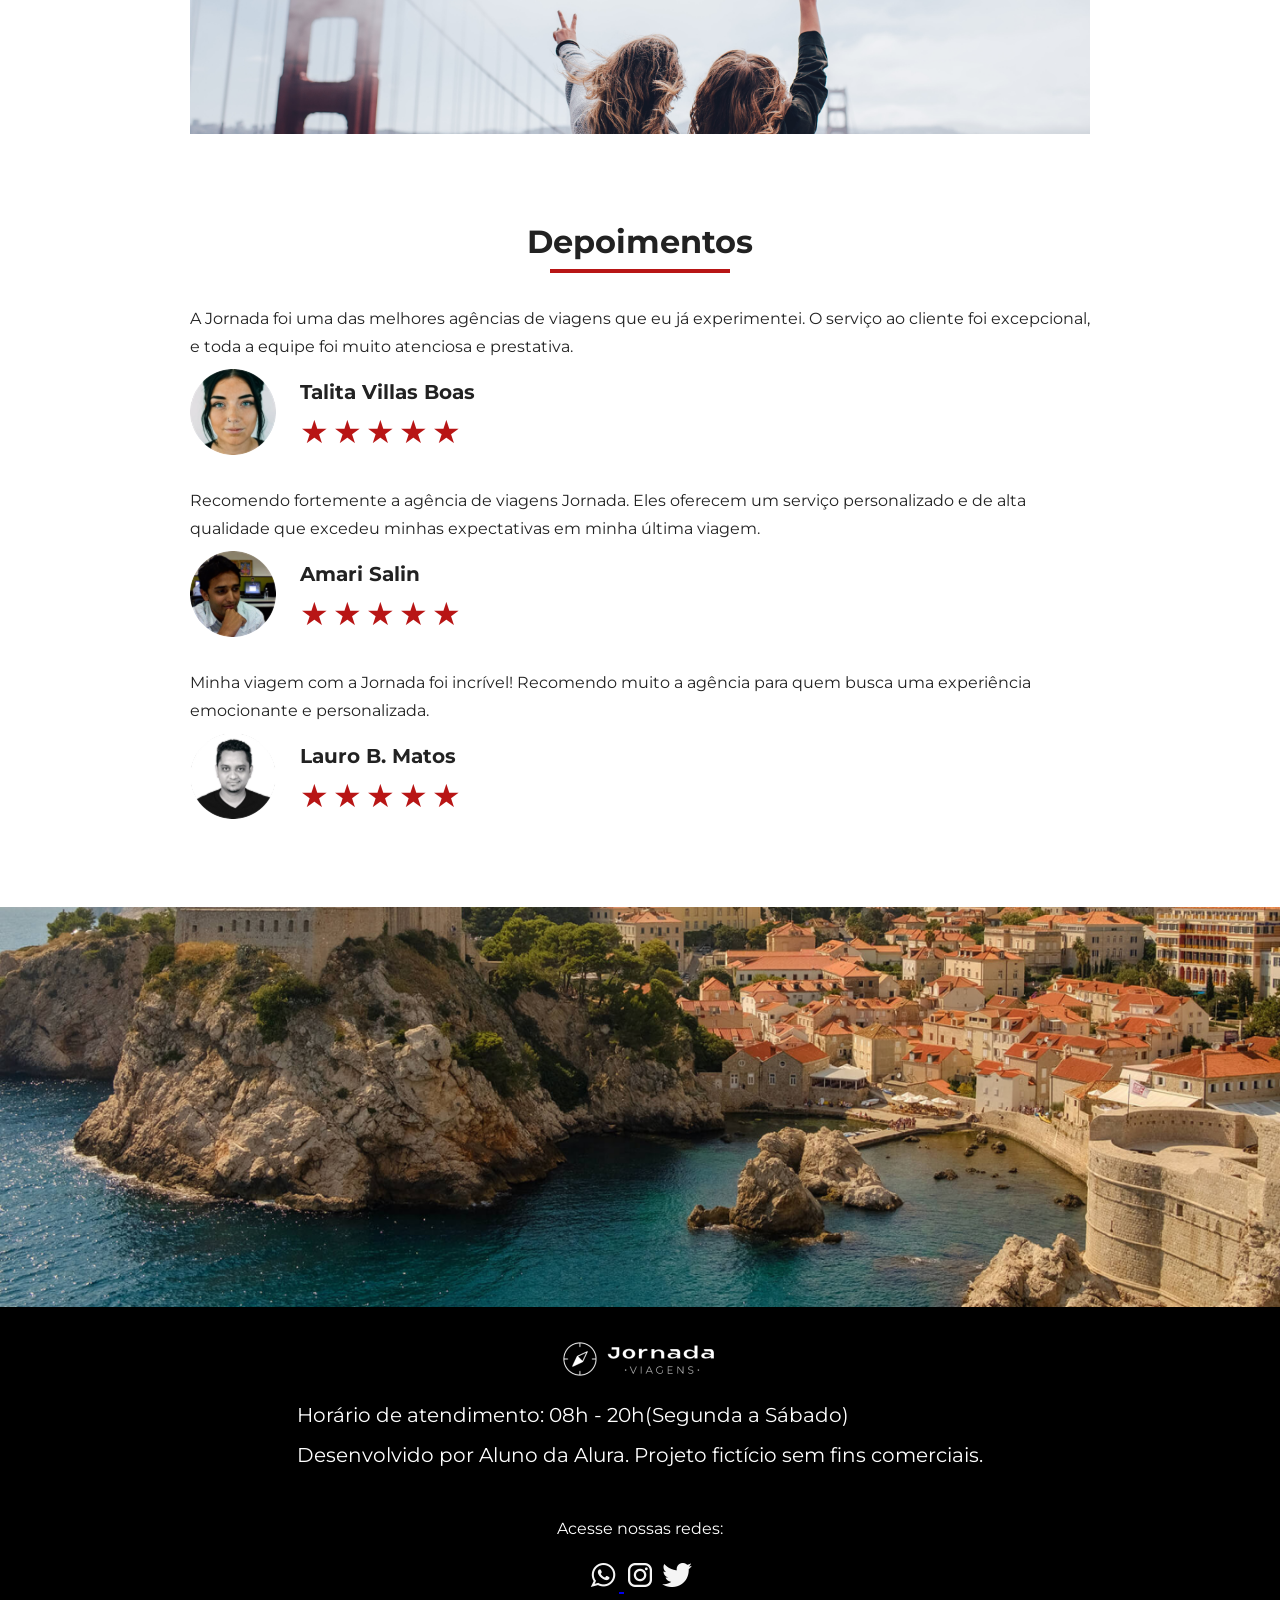
==== commit 9b81566c: "Adição de imagem no footer desktop, adição de grid para footer 1440p" ====
--- a/index.html
+++ b/index.html
@@ -316,23 +316,35 @@
         <img src="./img/Logo_footer_main.png" alt="" />
         <ul>
           <li>Horário de atendimento: 08h - 20h(Segunda a Sábado)</li>
-          <li>Desenvolvido por Aluno da Alura. Projeto fictício sem fins comerciais.</li>
+          <li>
+            Desenvolvido por Aluno da Alura. Projeto fictício sem fins
+            comerciais.
+          </li>
         </ul>
-        <h3>Acesse nossas redes:</h3>
-        <div class="social_media_img">
-          <a href="#" target="_blank" title="Acesse o nosso whatsapp">
+        <div class="social_media">
+          <h3>Acesse nossas redes:</h3>
+
+          <a href="#">
             <img
               src="/img/icone_whatsapp.png"
               alt="ícone da página do whatsapp"
+              target="_blank"
+              title="Acesse o nosso whatsapp"
             />
           </a>
-          <a href="#" target="_blank" title="Acesse o nosso Instagram">
+          <a href="#">
             <img
               src="/img/icone_instragram.png"
               alt="ícone da página do Instagram"
+              target="_blank"
+              title="Acesse o nosso Instagram"
           /></a>
-          <a href="#" target="_blank" title="Acesse o nosso Twitter">
-            <img src="/img/icone_twiter.png" alt="ícone da página do Twitter"
+          <a href="#">
+            <img
+              src="/img/icone_twiter.png"
+              alt="ícone da página do Twitter"
+              target="_blank"
+              title="Acesse o nosso Twitter"
           /></a>
         </div>
       </div>
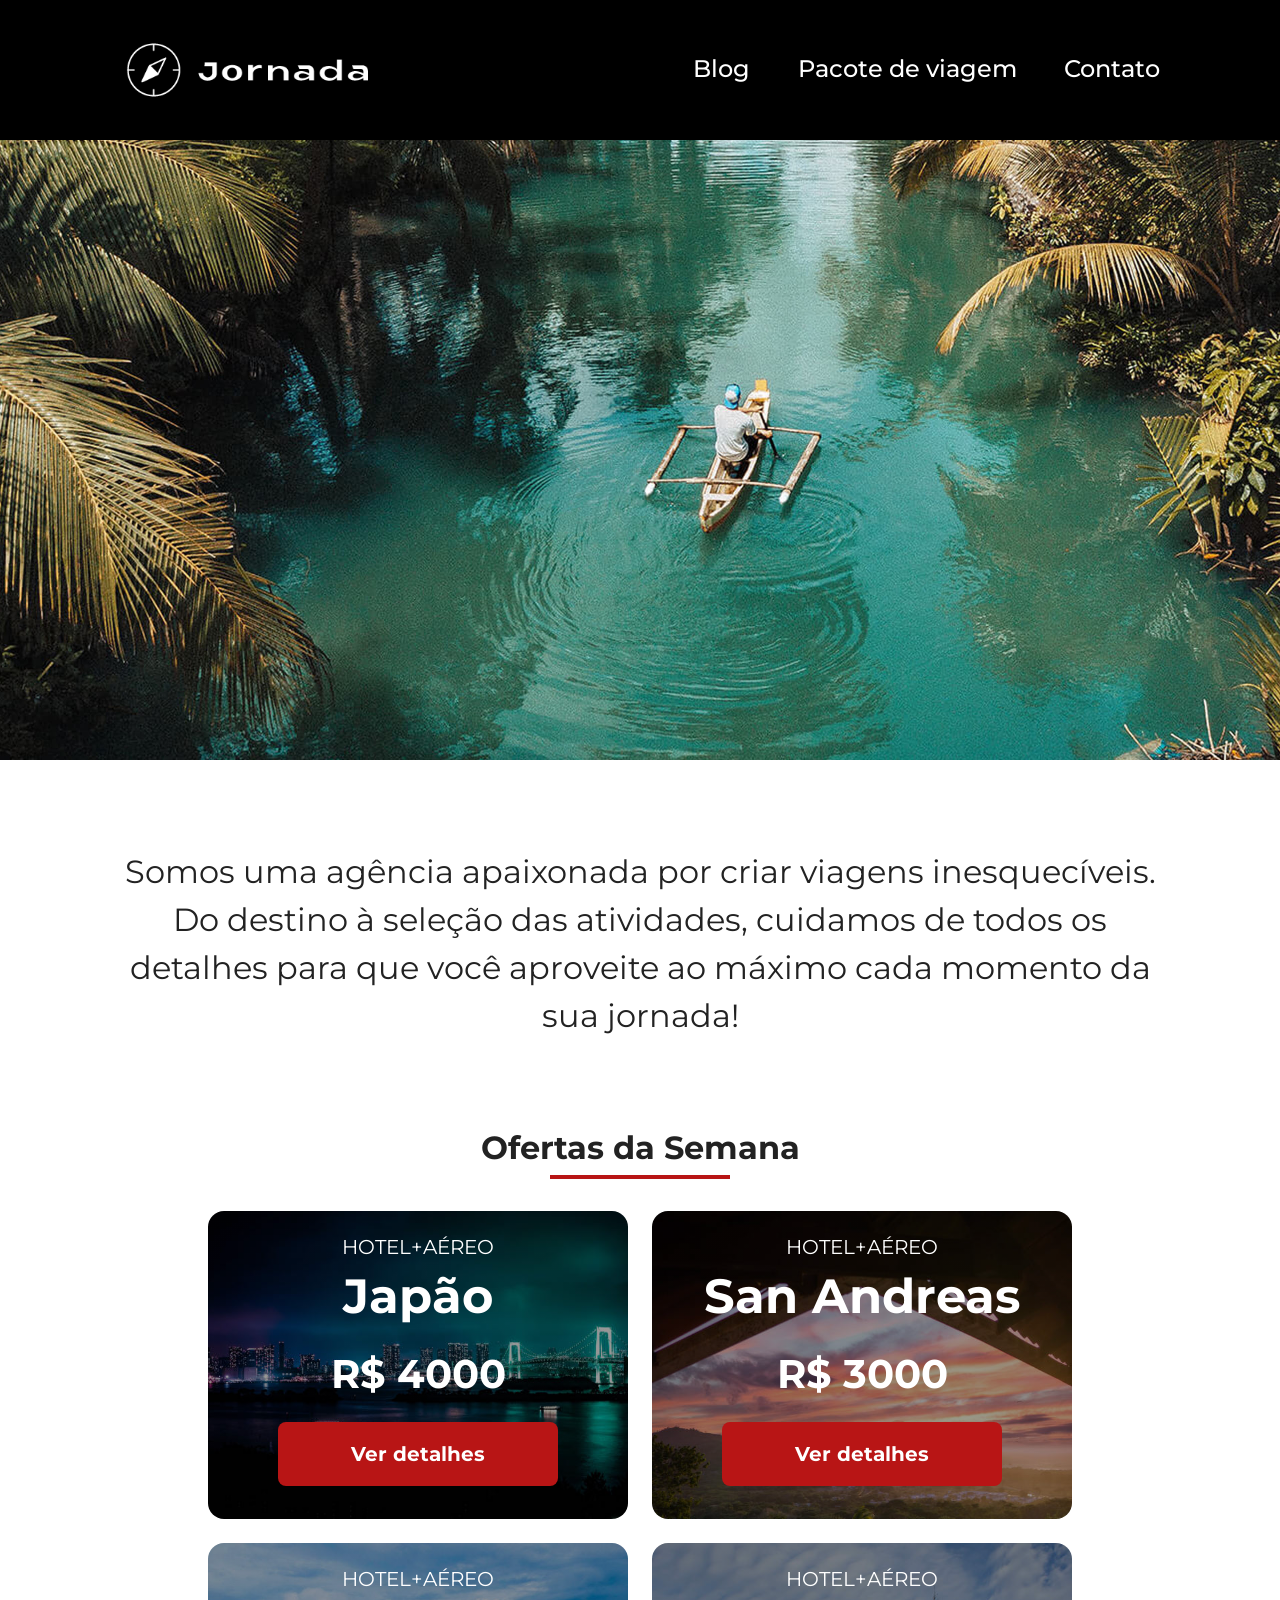
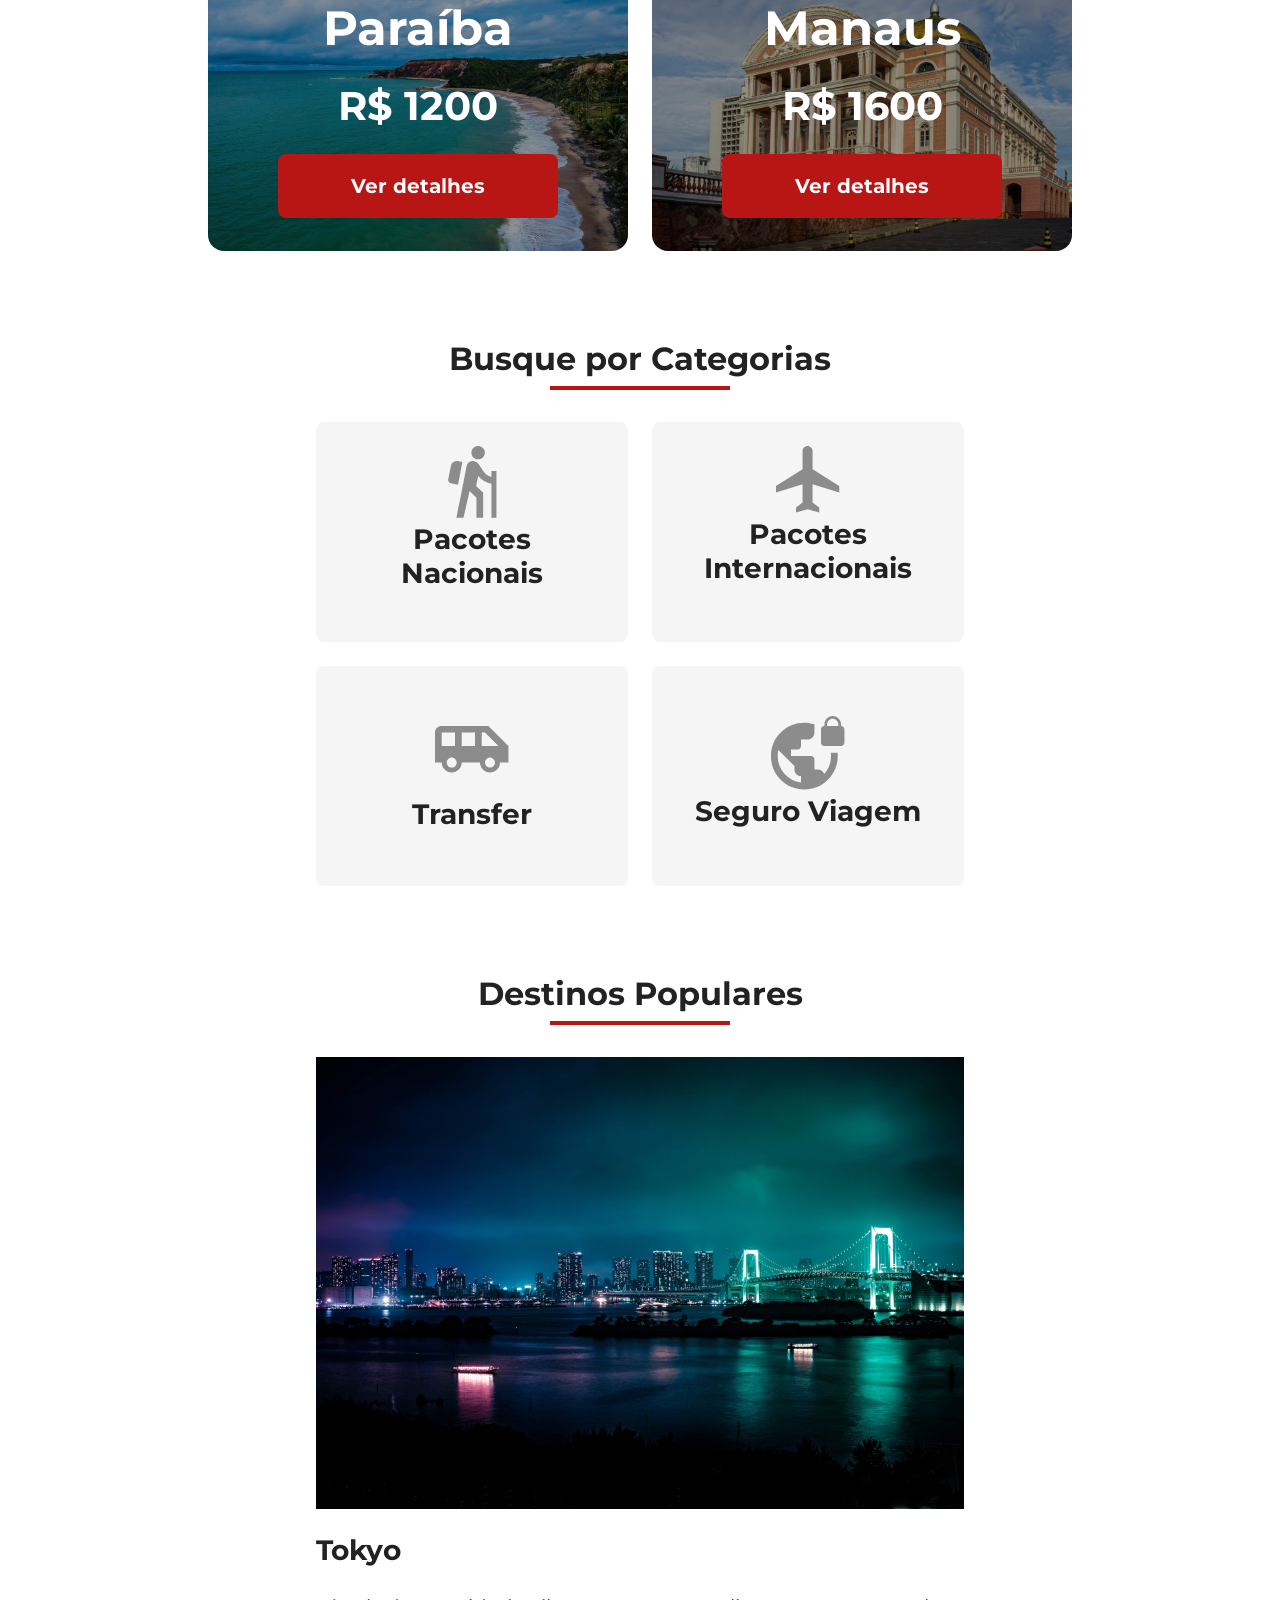
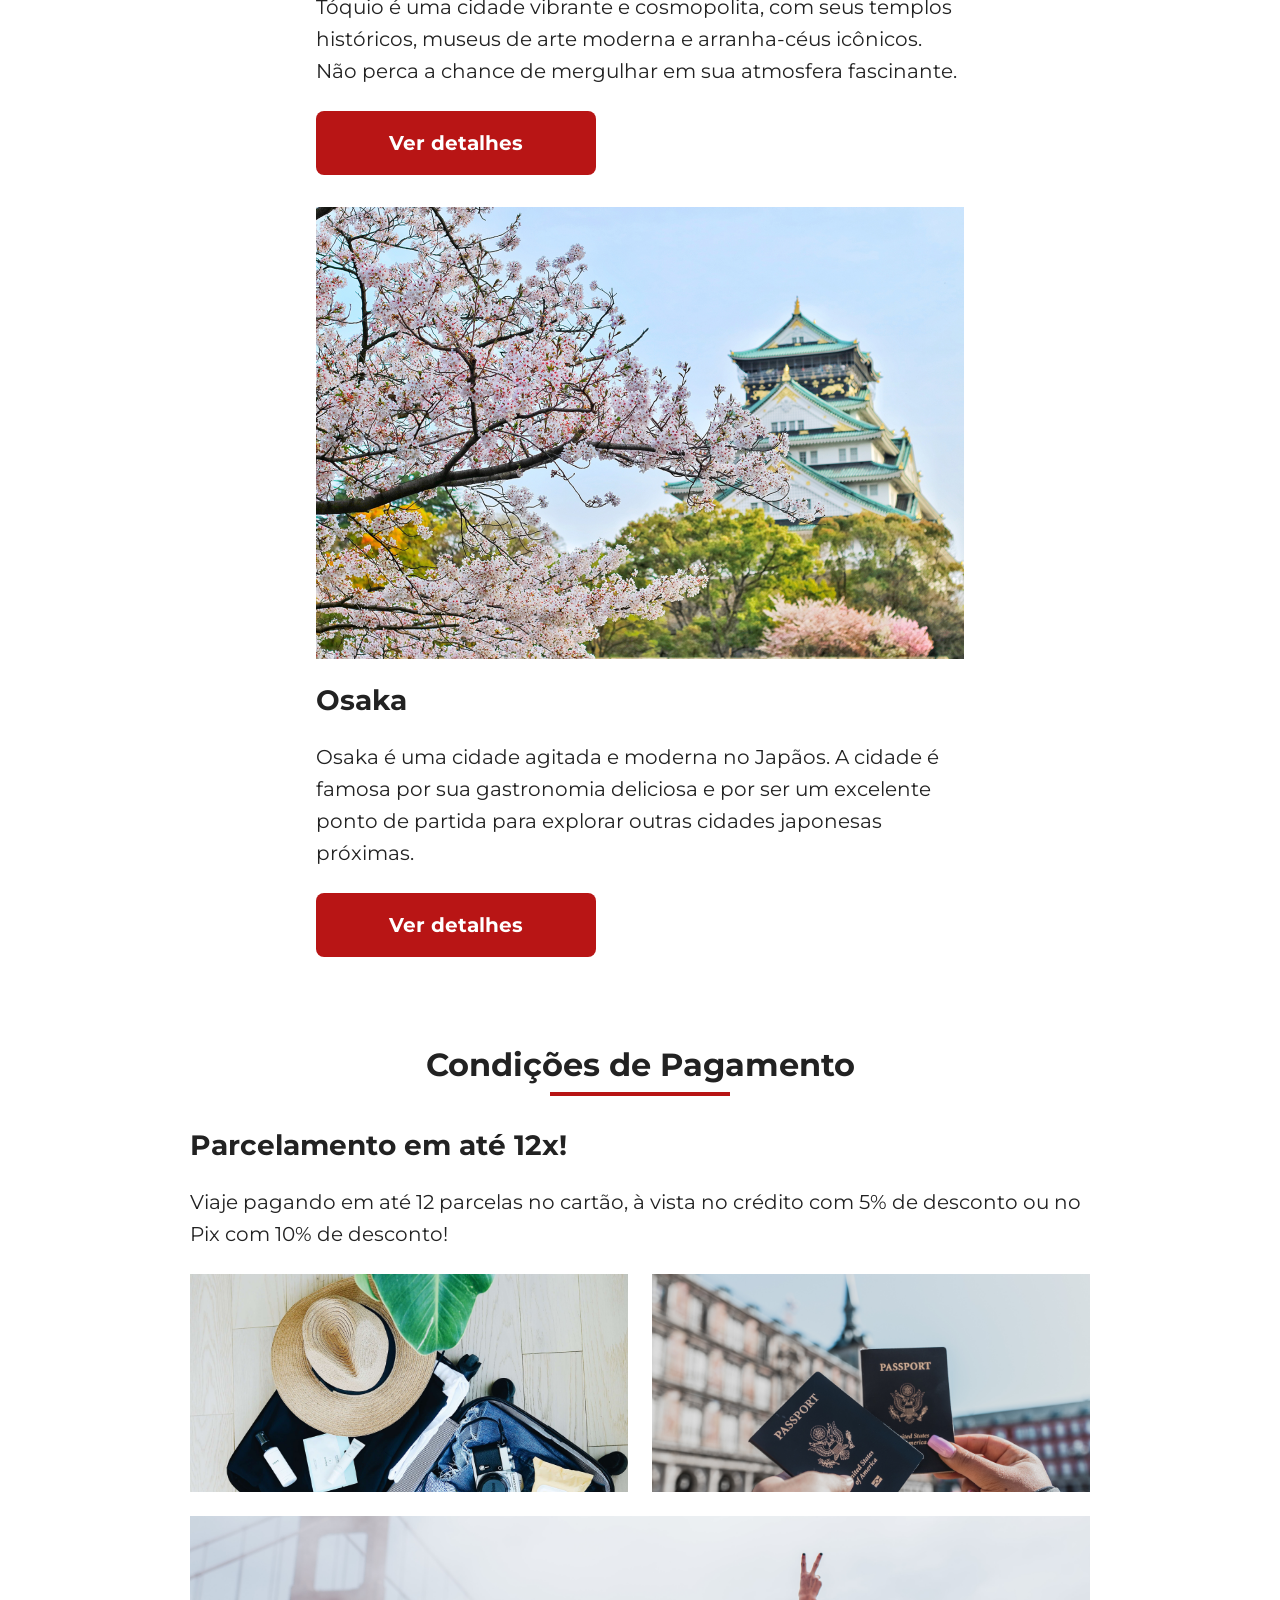
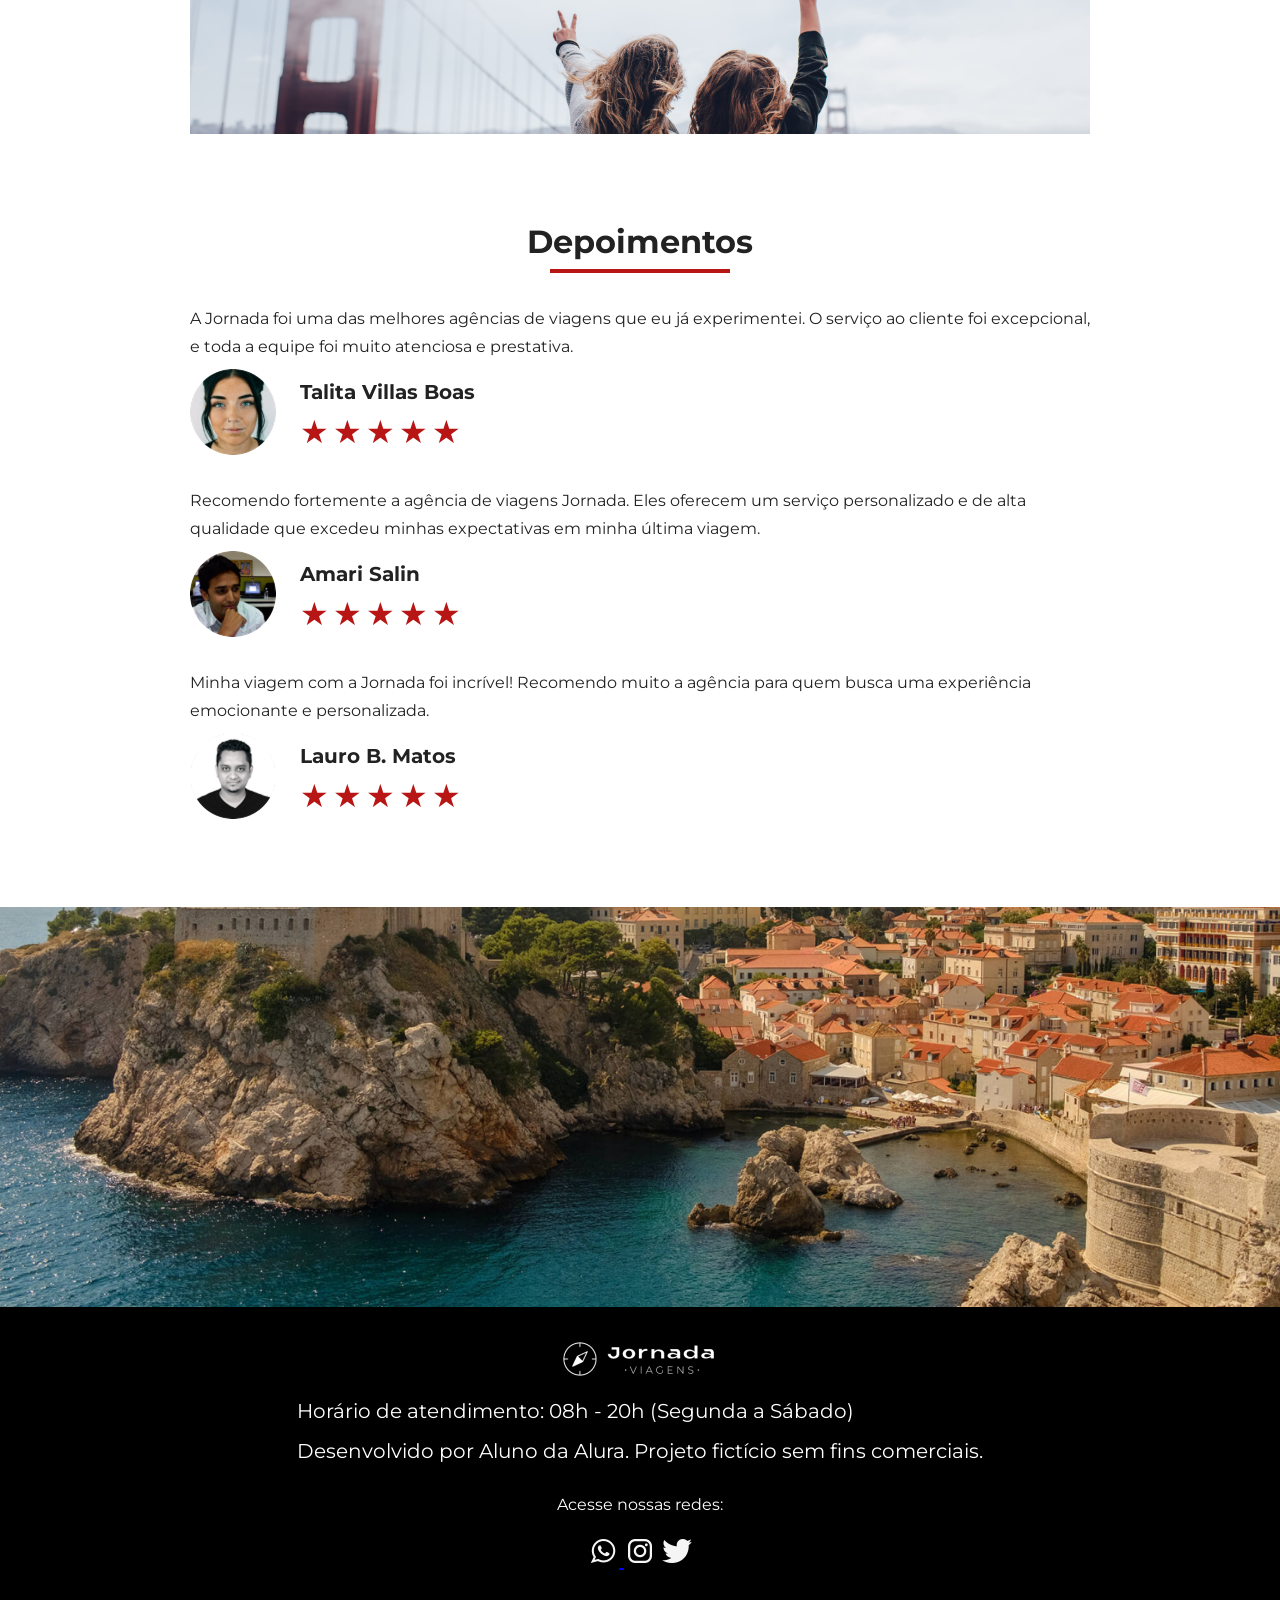
==== commit c9b9b867: "Finaliza o footer principal" ====
--- a/index.html
+++ b/index.html
@@ -313,9 +313,9 @@
     <footer class="main_footer">
       <div class="img_footer"></div>
       <div class="footer_content">
-        <img src="./img/Logo_footer_main.png" alt="" />
+        <img src="./img/Logo_footer_main.png" class="img_logo_footer" alt="" />
         <ul>
-          <li>Horário de atendimento: 08h - 20h(Segunda a Sábado)</li>
+          <li>Horário de atendimento: 08h - 20h (Segunda a Sábado)</li>
           <li>
             Desenvolvido por Aluno da Alura. Projeto fictício sem fins
             comerciais.
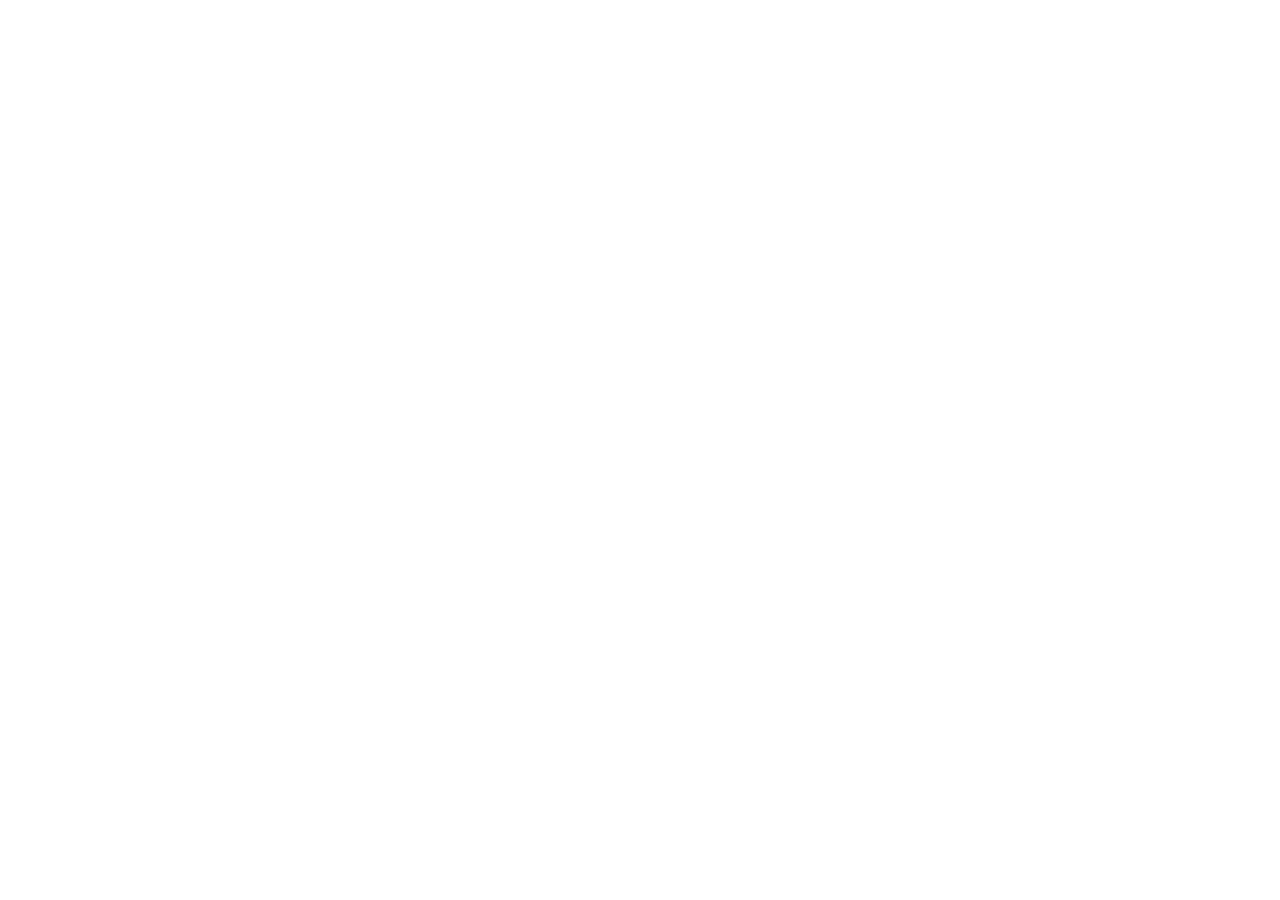
==== commit 10604523: "Adiciona favico e nova página" ====
--- a/index.html
+++ b/index.html
@@ -3,11 +3,12 @@
   <head>
     <meta charset="UTF-8" />
     <meta name="viewport" content="width=device-width, initial-scale=1.0" />
+    <link rel="icon" href="./favico.svg">
     <link rel="stylesheet" href="./css/style.css" />
     <title>Viagens Jornada</title>
   </head>
   <body>
-    <header class="main-header">
+    <header>
       <a class="logo" href="index.html" title="voltar para a página inicial">
         <img
           class="img_mobile"
@@ -47,307 +48,5 @@
         </nav>
       </div>
     </header>
-    <section class="hero">
-      <div class="hero-img"></div>
-      <h2>
-        Somos uma agência apaixonada por criar viagens inesquecíveis. Do destino
-        à seleção das atividades, cuidamos de todos os detalhes para que você
-        aproveite ao máximo cada momento da sua jornada!
-      </h2>
-    </section>
-    <section class="offers">
-      <div class="section-title">
-        <h2>Ofertas da Semana</h2>
-        <hr />
-      </div>
-      <div class="offers-cards">
-        <article class="card japao">
-          <header>
-            <p>HOTEL+AÉREO</p>
-            <h3>Japão</h3>
-            <span>R$ 4000</span>
-          </header>
-          <footer>
-            <a href="#" class="button">Ver detalhes</a>
-          </footer>
-        </article>
-        <article class="card san-andreas">
-          <header>
-            <p>HOTEL+AÉREO</p>
-            <h3>San Andreas</h3>
-            <span>R$ 3000</span>
-          </header>
-          <footer>
-            <a href="#" class="button">Ver detalhes</a>
-          </footer>
-        </article>
-        <article class="card paraiba">
-          <header>
-            <p>HOTEL+AÉREO</p>
-            <h3>Paraíba</h3>
-            <span>R$ 1200</span>
-          </header>
-          <footer>
-            <a href="#" class="button">Ver detalhes</a>
-          </footer>
-        </article>
-        <article class="card manaus">
-          <header>
-            <p>HOTEL+AÉREO</p>
-            <h3>Manaus</h3>
-            <span>R$ 1600</span>
-          </header>
-          <footer>
-            <a href="#" class="button">Ver detalhes</a>
-          </footer>
-        </article>
-      </div>
-    </section>
-    <section class="category-search">
-      <div class="section-title">
-        <h2>Busque por Categorias</h2>
-        <hr />
-      </div>
-      <div class="cards-category">
-        <a
-          href="#"
-          class="card"
-          target="_blank"
-          title="Busque sua viagem através da categoria de pacotes nacionais"
-        >
-          <img
-            src="./img/icone-pacotes-nacionais.svg"
-            alt="Ícone da imagem de uma pessoa caminhando"
-          />
-          <h3 class="content-title">Pacotes Nacionais</h3>
-        </a>
-        <a href="#" class="card">
-          <img
-            src="./img/icone-pacotes-interacionais.svg"
-            alt="Ícone de um avião"
-            target="_blank"
-            title="Busque sua viagem através da categoria de pacotes Internacionas"
-          />
-          <h3 class="content-title">Pacotes Internacionais</h3>
-        </a>
-        <a href="#" class="card single-line transfer">
-          <img
-            src="./img/icone-transfer.svg"
-            alt="Ícone de um veículo de transporte de porte médio"
-            target="_blank"
-            title="Busque um transfer para a sua viagem"
-          />
-          <h3 class="content-title">Transfer</h3>
-        </a>
-        <a href="#" class="card single-line">
-          <img
-            src="./img/icone-seguro-viagem.svg"
-            alt="Ícone de um mundo com cadeado"
-            target="_blank"
-            title="Busque um seguro para a sua viagem"
-          />
-          <h3 class="content-title">Seguro Viagem</h3>
-        </a>
-      </div>
-    </section>
-    <section class="destinations">
-      <div class="section-title">
-        <h2>Destinos Populares</h2>
-        <hr />
-      </div>
-      <div class="destinations-items">
-        <article class="item">
-          <header>
-            <div class="img-item Tokyo">
-              <img
-                src="./img/Tokyo_Mobile.png"
-                alt="Imagem da cidade de tokyo a noite"
-              />
-            </div>
-            <h4 class="content-title">Tokyo</h4>
-          </header>
-          <p class="content-text">
-            Tóquio é uma cidade vibrante e cosmopolita, com seus templos
-            históricos, museus de arte moderna e arranha-céus icônicos. Não
-            perca a chance de mergulhar em sua atmosfera fascinante.
-          </p>
-          <footer>
-            <a
-              href="#"
-              class="button"
-              target="blank"
-              title="Veja mais detalhes do destino Tokyo"
-              >Ver detalhes</a
-            >
-          </footer>
-        </article>
-        <article class="item">
-          <header>
-            <div class="img-item Osaka">
-              <img
-                src="./img/Osaka_Mobile.png"
-                alt="Imagem de uma árvore cerejera"
-              />
-            </div>
-            <h4 class="content-title">Osaka</h4>
-          </header>
-          <p class="content-text">
-            Osaka é uma cidade agitada e moderna no Japãos. A cidade é famosa
-            por sua gastronomia deliciosa e por ser um excelente ponto de
-            partida para explorar outras cidades japonesas próximas.
-          </p>
-          <footer>
-            <a
-              href="#"
-              class="button"
-              target="blank"
-              title="Veja mais detalhes do destino Osaka"
-              >Ver detalhes</a
-            >
-          </footer>
-        </article>
-      </div>
-    </section>
-    <section class="payments">
-      <div class="section-title">
-        <h2>Condições de Pagamento</h2>
-        <hr />
-      </div>
-      <div class="group_payments">
-        <div class="text-content">
-          <h3 class="content-title">Parcelamento em até 12x!</h3>
-          <p class="content-text">
-            Viaje pagando em até 12 parcelas no cartão, à vista no crédito com
-            5% de desconto ou no Pix com 10% de desconto!
-          </p>
-        </div>
-        <div class="image-gallery">
-          <div class="image first"></div>
-          <div class="image second"></div>
-          <div class="image thirdy"></div>
-        </div>
-      </div>
-    </section>
-    <section class="testimonial">
-      <div class="section-title">
-        <h2>Depoimentos</h2>
-        <hr />
-      </div>
-      <div class="testimonial-container">
-        <article>
-          <header>
-            <p>
-              A Jornada foi uma das melhores agências de viagens que eu já
-              experimentei. O serviço ao cliente foi excepcional, e toda a
-              equipe foi muito atenciosa e prestativa.
-            </p>
-          </header>
-          <footer>
-            <img
-              src="img/Avatar_Talita.png"
-              alt="Imagem de comentarios de Talita Vilas Boas"
-            />
-            <div class="profile-content">
-              <h4>Talita Villas Boas</h4>
-              <div class="rating">
-                <span class="star">★</span>
-                <span class="star">★</span>
-                <span class="star">★</span>
-                <span class="star">★</span>
-                <span class="star">★</span>
-              </div>
-            </div>
-          </footer>
-        </article>
-        <article>
-          <header>
-            <p>
-              Recomendo fortemente a agência de viagens Jornada. Eles oferecem
-              um serviço personalizado e de alta qualidade que excedeu minhas
-              expectativas em minha última viagem.
-            </p>
-          </header>
-          <footer>
-            <img
-              src="img/Avatar_Amari.png"
-              alt="Imagem de comentarios de Amari Salin"
-            />
-            <div class="profile-content">
-              <h4>Amari Salin</h4>
-              <div class="rating">
-                <span class="star">★</span>
-                <span class="star">★</span>
-                <span class="star">★</span>
-                <span class="star">★</span>
-                <span class="star">★</span>
-              </div>
-            </div>
-          </footer>
-        </article>
-        <article>
-          <header>
-            <p>
-              Minha viagem com a Jornada foi incrível! Recomendo muito a agência
-              para quem busca uma experiência emocionante e personalizada.
-            </p>
-          </header>
-          <footer>
-            <img
-              src="img/Avatar_Mauro.png"
-              alt="Imagem de comentarios de Lauro B. Matos"
-            />
-            <div class="profile-content">
-              <h4>Lauro B. Matos</h4>
-              <div class="rating">
-                <span class="star">★</span>
-                <span class="star">★</span>
-                <span class="star">★</span>
-                <span class="star">★</span>
-                <span class="star">★</span>
-              </div>
-            </div>
-          </footer>
-        </article>
-      </div>
-    </section>
-    <footer class="main_footer">
-      <div class="img_footer"></div>
-      <div class="footer_content">
-        <img src="./img/Logo_footer_main.png" class="img_logo_footer" alt="" />
-        <ul>
-          <li>Horário de atendimento: 08h - 20h (Segunda a Sábado)</li>
-          <li>
-            Desenvolvido por Aluno da Alura. Projeto fictício sem fins
-            comerciais.
-          </li>
-        </ul>
-        <div class="social_media">
-          <h3>Acesse nossas redes:</h3>
-
-          <a href="#">
-            <img
-              src="/img/icone_whatsapp.png"
-              alt="ícone da página do whatsapp"
-              target="_blank"
-              title="Acesse o nosso whatsapp"
-            />
-          </a>
-          <a href="#">
-            <img
-              src="/img/icone_instragram.png"
-              alt="ícone da página do Instagram"
-              target="_blank"
-              title="Acesse o nosso Instagram"
-          /></a>
-          <a href="#">
-            <img
-              src="/img/icone_twiter.png"
-              alt="ícone da página do Twitter"
-              target="_blank"
-              title="Acesse o nosso Twitter"
-          /></a>
-        </div>
-      </div>
-    </footer>
   </body>
 </html>
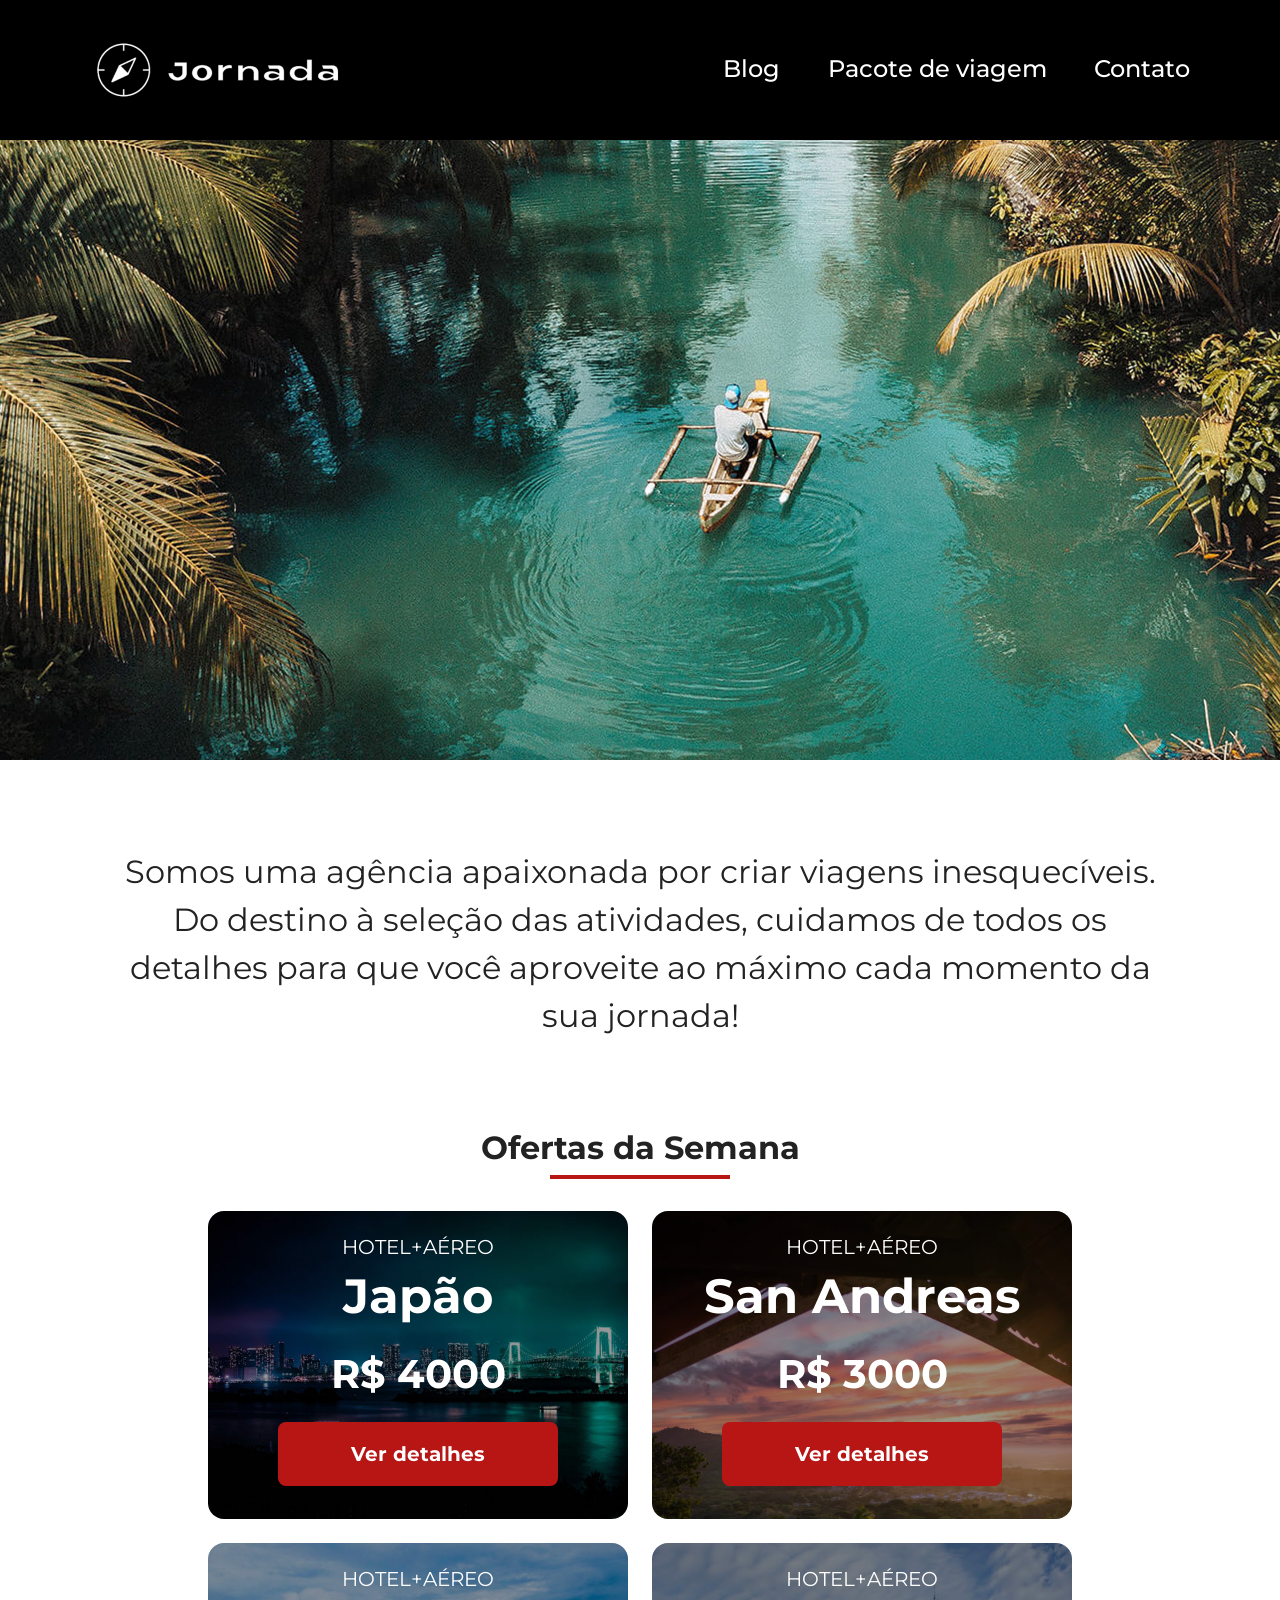
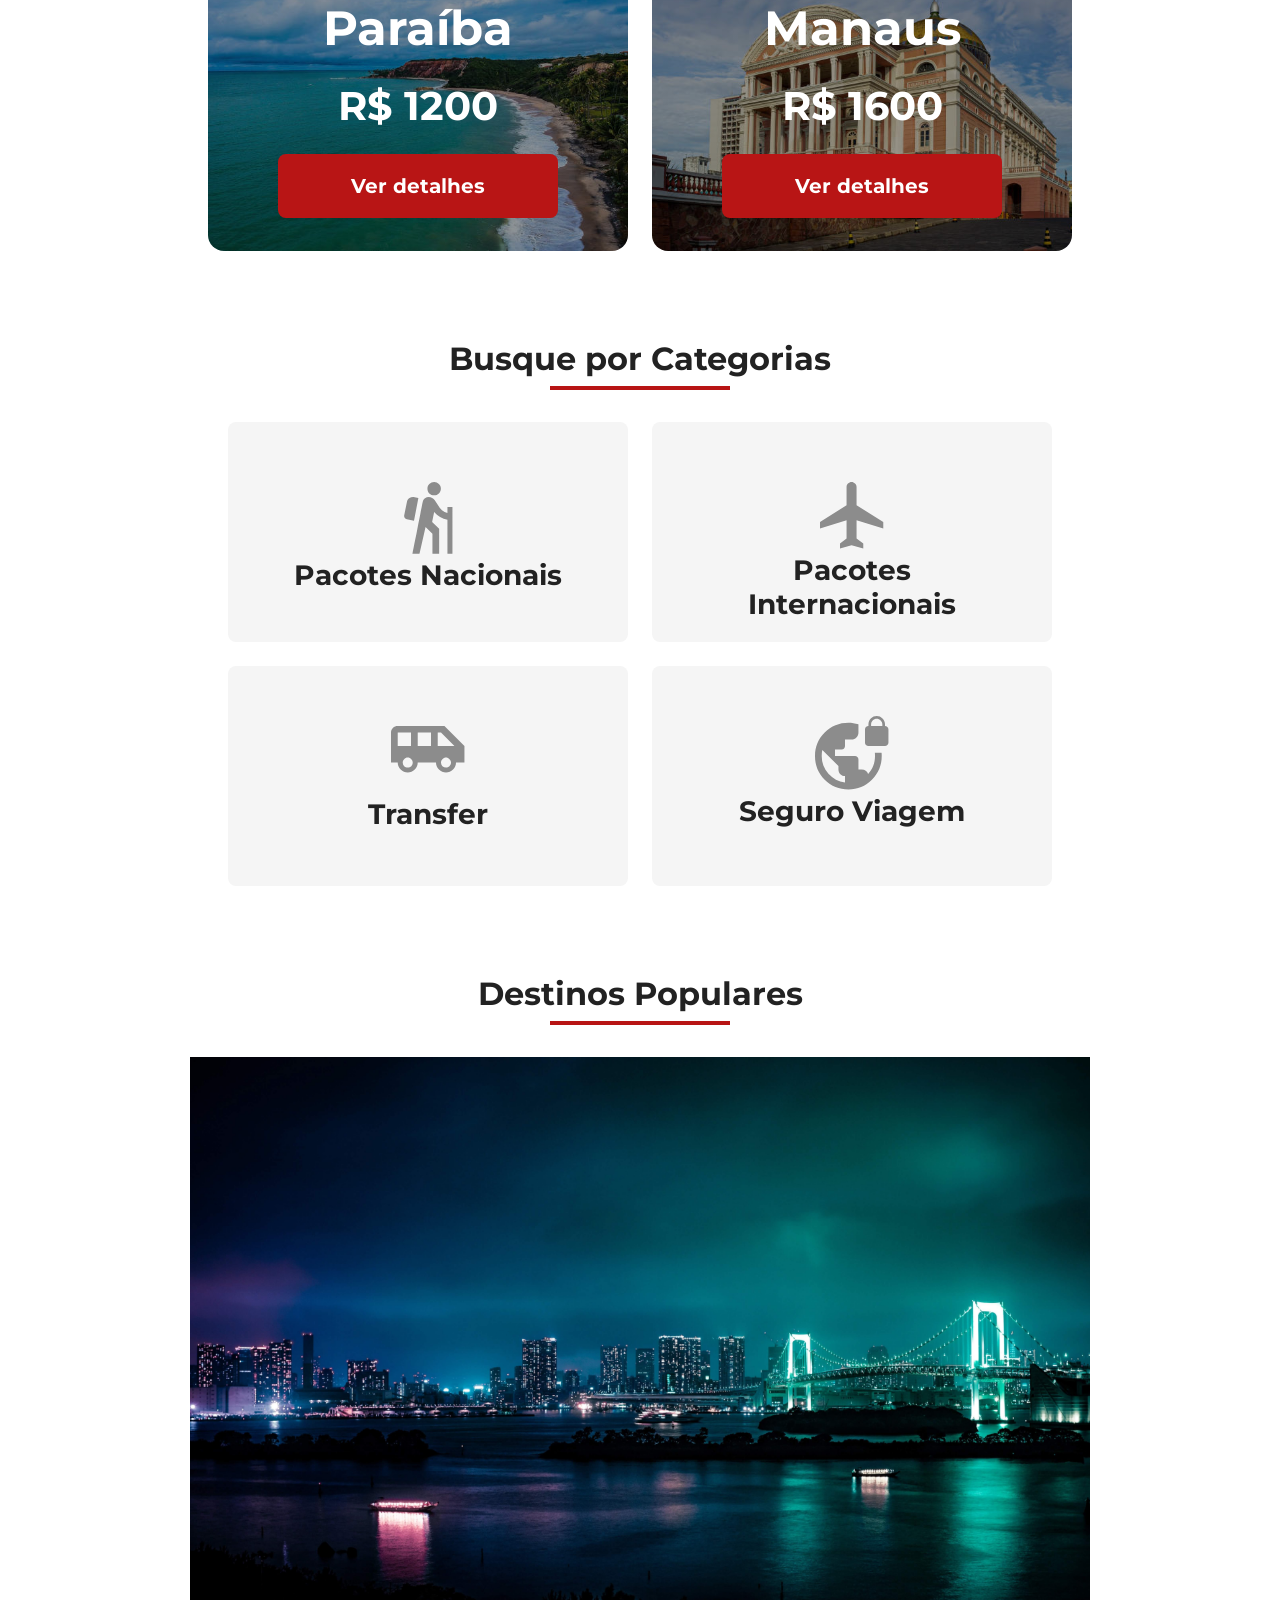
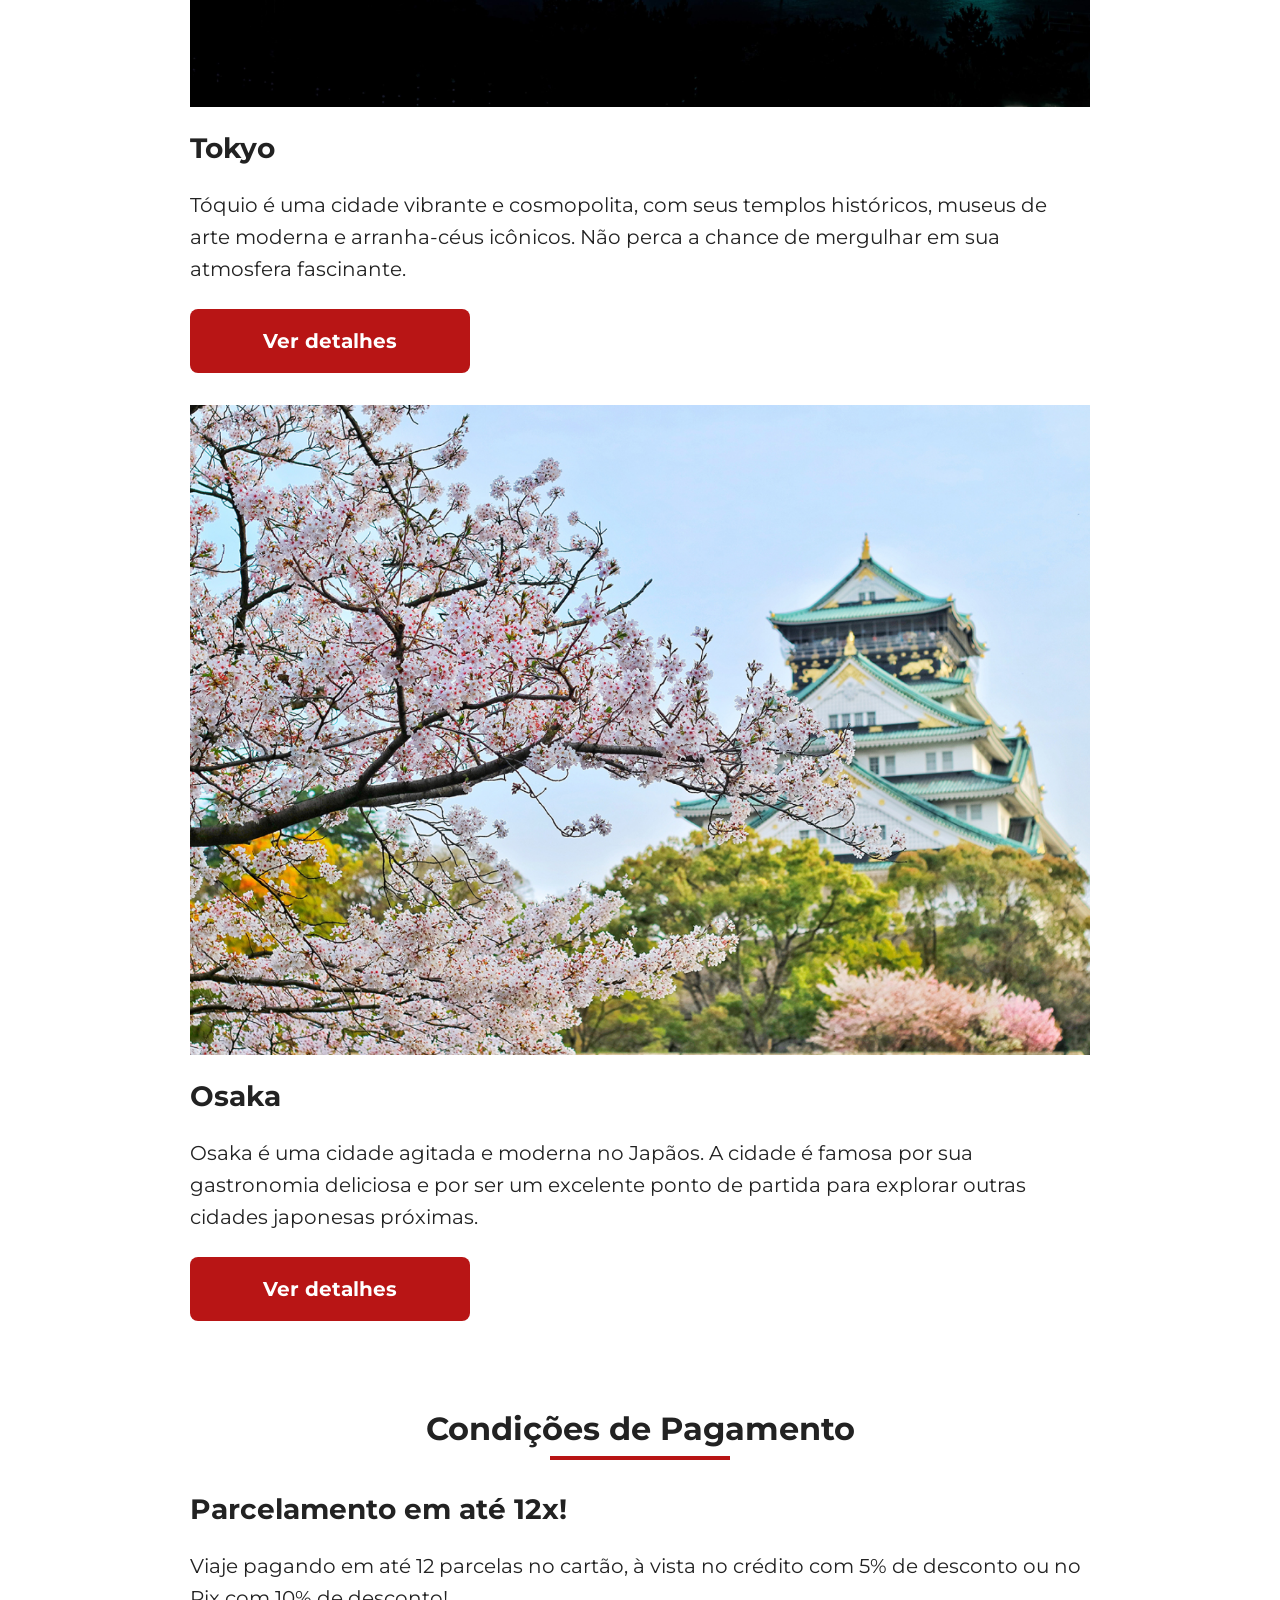
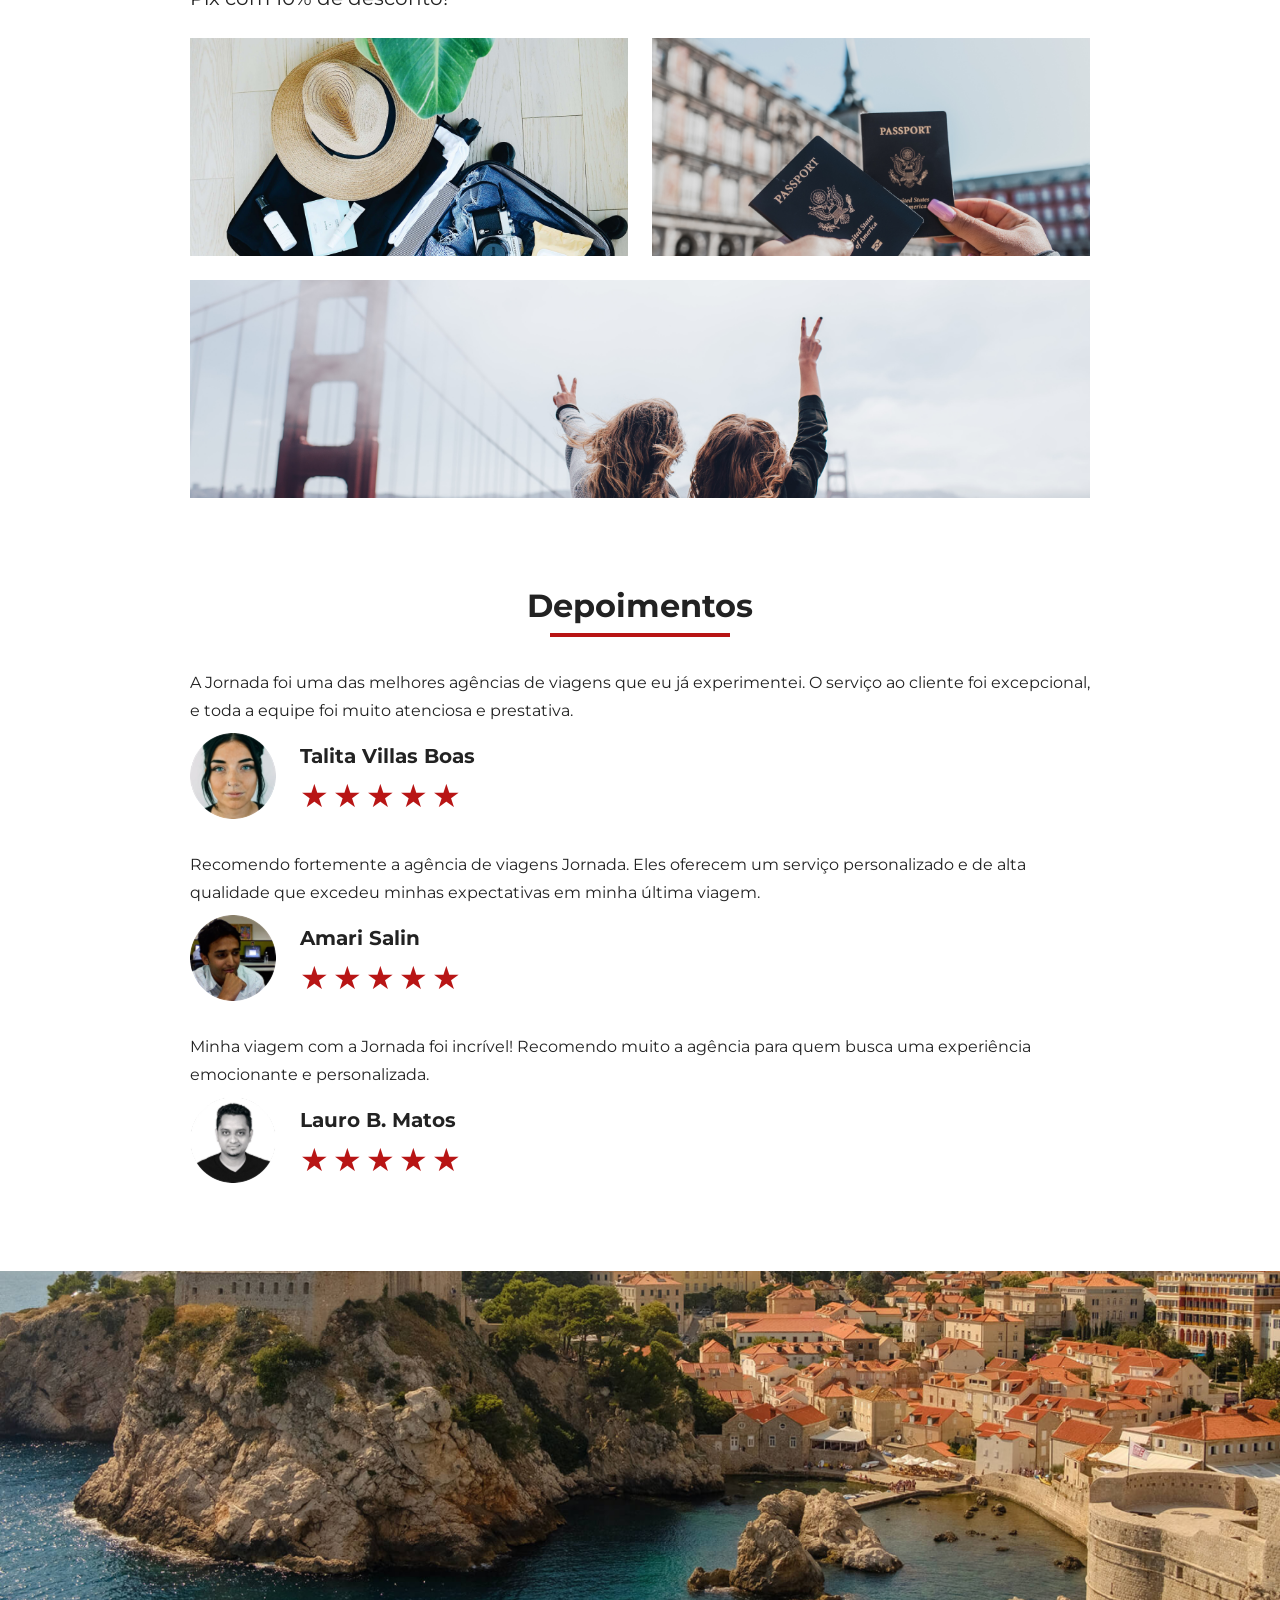
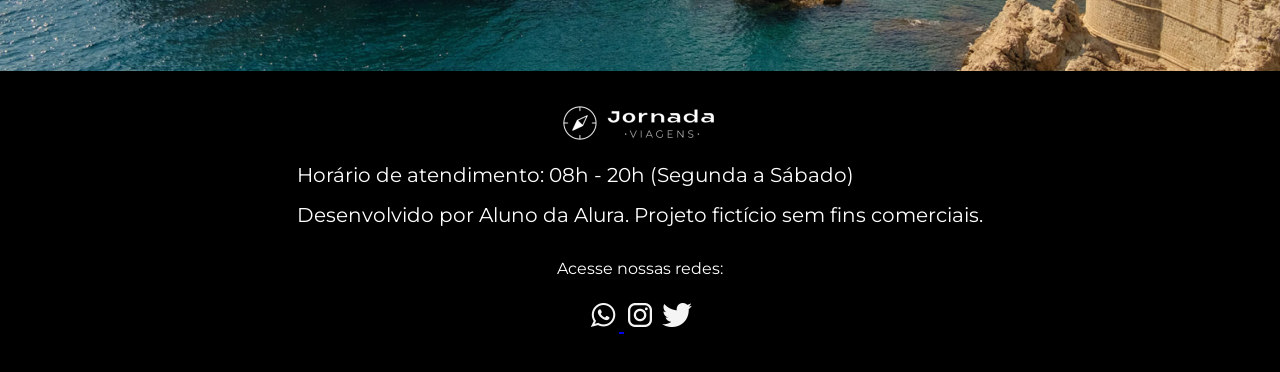
==== commit f5041545: "Ajuste do header da page e adição da page blog" ====
--- a/index.html
+++ b/index.html
@@ -3,12 +3,11 @@
   <head>
     <meta charset="UTF-8" />
     <meta name="viewport" content="width=device-width, initial-scale=1.0" />
-    <link rel="icon" href="./favico.svg">
     <link rel="stylesheet" href="./css/style.css" />
     <title>Viagens Jornada</title>
   </head>
   <body>
-    <header>
+    <header class="main-header">
       <a class="logo" href="index.html" title="voltar para a página inicial">
         <img
           class="img_mobile"
@@ -17,7 +16,7 @@
         />
         <img
           class="img_desktop"
-          src="img/bussola-texto-jornada-branco.svg"
+          src="img/bussola-texto-jornada-branco.png"
           alt="Logo Jornada Viagens na cor branca"
         />
       </a>
@@ -29,7 +28,7 @@
         <nav class="lista_esconder">
           <ul class="list_link">
             <li>
-              <a href="blog.html" target="_blank" title="Acessar Blog">Blog</a>
+              <a href="./pages/blog.html" target="_blank" title="Acessar Blog">Blog</a>
             </li>
             <li>
               <a
@@ -48,5 +47,307 @@
         </nav>
       </div>
     </header>
+    <section class="hero">
+      <div class="hero-img"></div>
+      <h2>
+        Somos uma agência apaixonada por criar viagens inesquecíveis. Do destino
+        à seleção das atividades, cuidamos de todos os detalhes para que você
+        aproveite ao máximo cada momento da sua jornada!
+      </h2>
+    </section>
+    <section class="offers">
+      <div class="section-title">
+        <h2>Ofertas da Semana</h2>
+        <hr />
+      </div>
+      <div class="offers-cards">
+        <article class="card japao">
+          <header>
+            <p>HOTEL+AÉREO</p>
+            <h3>Japão</h3>
+            <span>R$ 4000</span>
+          </header>
+          <footer>
+            <a href="#" class="button">Ver detalhes</a>
+          </footer>
+        </article>
+        <article class="card san-andreas">
+          <header>
+            <p>HOTEL+AÉREO</p>
+            <h3>San Andreas</h3>
+            <span>R$ 3000</span>
+          </header>
+          <footer>
+            <a href="#" class="button">Ver detalhes</a>
+          </footer>
+        </article>
+        <article class="card paraiba">
+          <header>
+            <p>HOTEL+AÉREO</p>
+            <h3>Paraíba</h3>
+            <span>R$ 1200</span>
+          </header>
+          <footer>
+            <a href="#" class="button">Ver detalhes</a>
+          </footer>
+        </article>
+        <article class="card manaus">
+          <header>
+            <p>HOTEL+AÉREO</p>
+            <h3>Manaus</h3>
+            <span>R$ 1600</span>
+          </header>
+          <footer>
+            <a href="#" class="button">Ver detalhes</a>
+          </footer>
+        </article>
+      </div>
+    </section>
+    <section class="category-search">
+      <div class="section-title">
+        <h2>Busque por Categorias</h2>
+        <hr />
+      </div>
+      <div class="cards-category">
+        <a
+          href="#"
+          class="card"
+          target="_blank"
+          title="Busque sua viagem através da categoria de pacotes nacionais"
+        >
+          <img
+            src="./img/icone-pacotes-nacionais.svg"
+            alt="Ícone da imagem de uma pessoa caminhando"
+          />
+          <h3 class="content-title">Pacotes Nacionais</h3>
+        </a>
+        <a href="#" class="card">
+          <img
+            src="./img/icone-pacotes-interacionais.svg"
+            alt="Ícone de um avião"
+            target="_blank"
+            title="Busque sua viagem através da categoria de pacotes Internacionas"
+          />
+          <h3 class="content-title">Pacotes Internacionais</h3>
+        </a>
+        <a href="#" class="card single-line transfer">
+          <img
+            src="./img/icone-transfer.svg"
+            alt="Ícone de um veículo de transporte de porte médio"
+            target="_blank"
+            title="Busque um transfer para a sua viagem"
+          />
+          <h3 class="content-title">Transfer</h3>
+        </a>
+        <a href="#" class="card single-line">
+          <img
+            src="./img/icone-seguro-viagem.svg"
+            alt="Ícone de um mundo com cadeado"
+            target="_blank"
+            title="Busque um seguro para a sua viagem"
+          />
+          <h3 class="content-title">Seguro Viagem</h3>
+        </a>
+      </div>
+    </section>
+    <section class="destinations">
+      <div class="section-title">
+        <h2>Destinos Populares</h2>
+        <hr />
+      </div>
+      <div class="destinations-items">
+        <article class="item">
+          <header>
+            <div class="img-item Tokyo">
+              <img
+                src="./img/Tokyo_Mobile.png"
+                alt="Imagem da cidade de tokyo a noite"
+              />
+            </div>
+            <h4 class="content-title">Tokyo</h4>
+          </header>
+          <p class="content-text">
+            Tóquio é uma cidade vibrante e cosmopolita, com seus templos
+            históricos, museus de arte moderna e arranha-céus icônicos. Não
+            perca a chance de mergulhar em sua atmosfera fascinante.
+          </p>
+          <footer>
+            <a
+              href="#"
+              class="button"
+              target="blank"
+              title="Veja mais detalhes do destino Tokyo"
+              >Ver detalhes</a
+            >
+          </footer>
+        </article>
+        <article class="item">
+          <header>
+            <div class="img-item Osaka">
+              <img
+                src="./img/Osaka_Mobile.png"
+                alt="Imagem de uma árvore cerejera"
+              />
+            </div>
+            <h4 class="content-title">Osaka</h4>
+          </header>
+          <p class="content-text">
+            Osaka é uma cidade agitada e moderna no Japãos. A cidade é famosa
+            por sua gastronomia deliciosa e por ser um excelente ponto de
+            partida para explorar outras cidades japonesas próximas.
+          </p>
+          <footer>
+            <a
+              href="#"
+              class="button"
+              target="blank"
+              title="Veja mais detalhes do destino Osaka"
+              >Ver detalhes</a
+            >
+          </footer>
+        </article>
+      </div>
+    </section>
+    <section class="payments">
+      <div class="section-title">
+        <h2>Condições de Pagamento</h2>
+        <hr />
+      </div>
+      <div class="group_payments">
+        <div class="text-content">
+          <h3 class="content-title">Parcelamento em até 12x!</h3>
+          <p class="content-text">
+            Viaje pagando em até 12 parcelas no cartão, à vista no crédito com
+            5% de desconto ou no Pix com 10% de desconto!
+          </p>
+        </div>
+        <div class="image-gallery">
+          <div class="image first"></div>
+          <div class="image second"></div>
+          <div class="image thirdy"></div>
+        </div>
+      </div>
+    </section>
+    <section class="testimonial">
+      <div class="section-title">
+        <h2>Depoimentos</h2>
+        <hr />
+      </div>
+      <div class="testimonial-container">
+        <article>
+          <header>
+            <p>
+              A Jornada foi uma das melhores agências de viagens que eu já
+              experimentei. O serviço ao cliente foi excepcional, e toda a
+              equipe foi muito atenciosa e prestativa.
+            </p>
+          </header>
+          <footer>
+            <img
+              src="img/Avatar_Talita.png"
+              alt="Imagem de comentarios de Talita Vilas Boas"
+            />
+            <div class="profile-content">
+              <h4>Talita Villas Boas</h4>
+              <div class="rating">
+                <span class="star">★</span>
+                <span class="star">★</span>
+                <span class="star">★</span>
+                <span class="star">★</span>
+                <span class="star">★</span>
+              </div>
+            </div>
+          </footer>
+        </article>
+        <article>
+          <header>
+            <p>
+              Recomendo fortemente a agência de viagens Jornada. Eles oferecem
+              um serviço personalizado e de alta qualidade que excedeu minhas
+              expectativas em minha última viagem.
+            </p>
+          </header>
+          <footer>
+            <img
+              src="img/Avatar_Amari.png"
+              alt="Imagem de comentarios de Amari Salin"
+            />
+            <div class="profile-content">
+              <h4>Amari Salin</h4>
+              <div class="rating">
+                <span class="star">★</span>
+                <span class="star">★</span>
+                <span class="star">★</span>
+                <span class="star">★</span>
+                <span class="star">★</span>
+              </div>
+            </div>
+          </footer>
+        </article>
+        <article>
+          <header>
+            <p>
+              Minha viagem com a Jornada foi incrível! Recomendo muito a agência
+              para quem busca uma experiência emocionante e personalizada.
+            </p>
+          </header>
+          <footer>
+            <img
+              src="img/Avatar_Mauro.png"
+              alt="Imagem de comentarios de Lauro B. Matos"
+            />
+            <div class="profile-content">
+              <h4>Lauro B. Matos</h4>
+              <div class="rating">
+                <span class="star">★</span>
+                <span class="star">★</span>
+                <span class="star">★</span>
+                <span class="star">★</span>
+                <span class="star">★</span>
+              </div>
+            </div>
+          </footer>
+        </article>
+      </div>
+    </section>
+    <footer class="main_footer">
+      <div class="img_footer"></div>
+      <div class="footer_content">
+        <img src="./img/Logo_footer_main.png" class="img_logo_footer" alt="" />
+        <ul>
+          <li>Horário de atendimento: 08h - 20h (Segunda a Sábado)</li>
+          <li>
+            Desenvolvido por Aluno da Alura. Projeto fictício sem fins
+            comerciais.
+          </li>
+        </ul>
+        <div class="social_media">
+          <h3>Acesse nossas redes:</h3>
+
+          <a href="#">
+            <img
+              src="/img/icone_whatsapp.png"
+              alt="ícone da página do whatsapp"
+              target="_blank"
+              title="Acesse o nosso whatsapp"
+            />
+          </a>
+          <a href="#">
+            <img
+              src="/img/icone_instragram.png"
+              alt="ícone da página do Instagram"
+              target="_blank"
+              title="Acesse o nosso Instagram"
+          /></a>
+          <a href="#">
+            <img
+              src="/img/icone_twiter.png"
+              alt="ícone da página do Twitter"
+              target="_blank"
+              title="Acesse o nosso Twitter"
+          /></a>
+        </div>
+      </div>
+    </footer>
   </body>
 </html>
